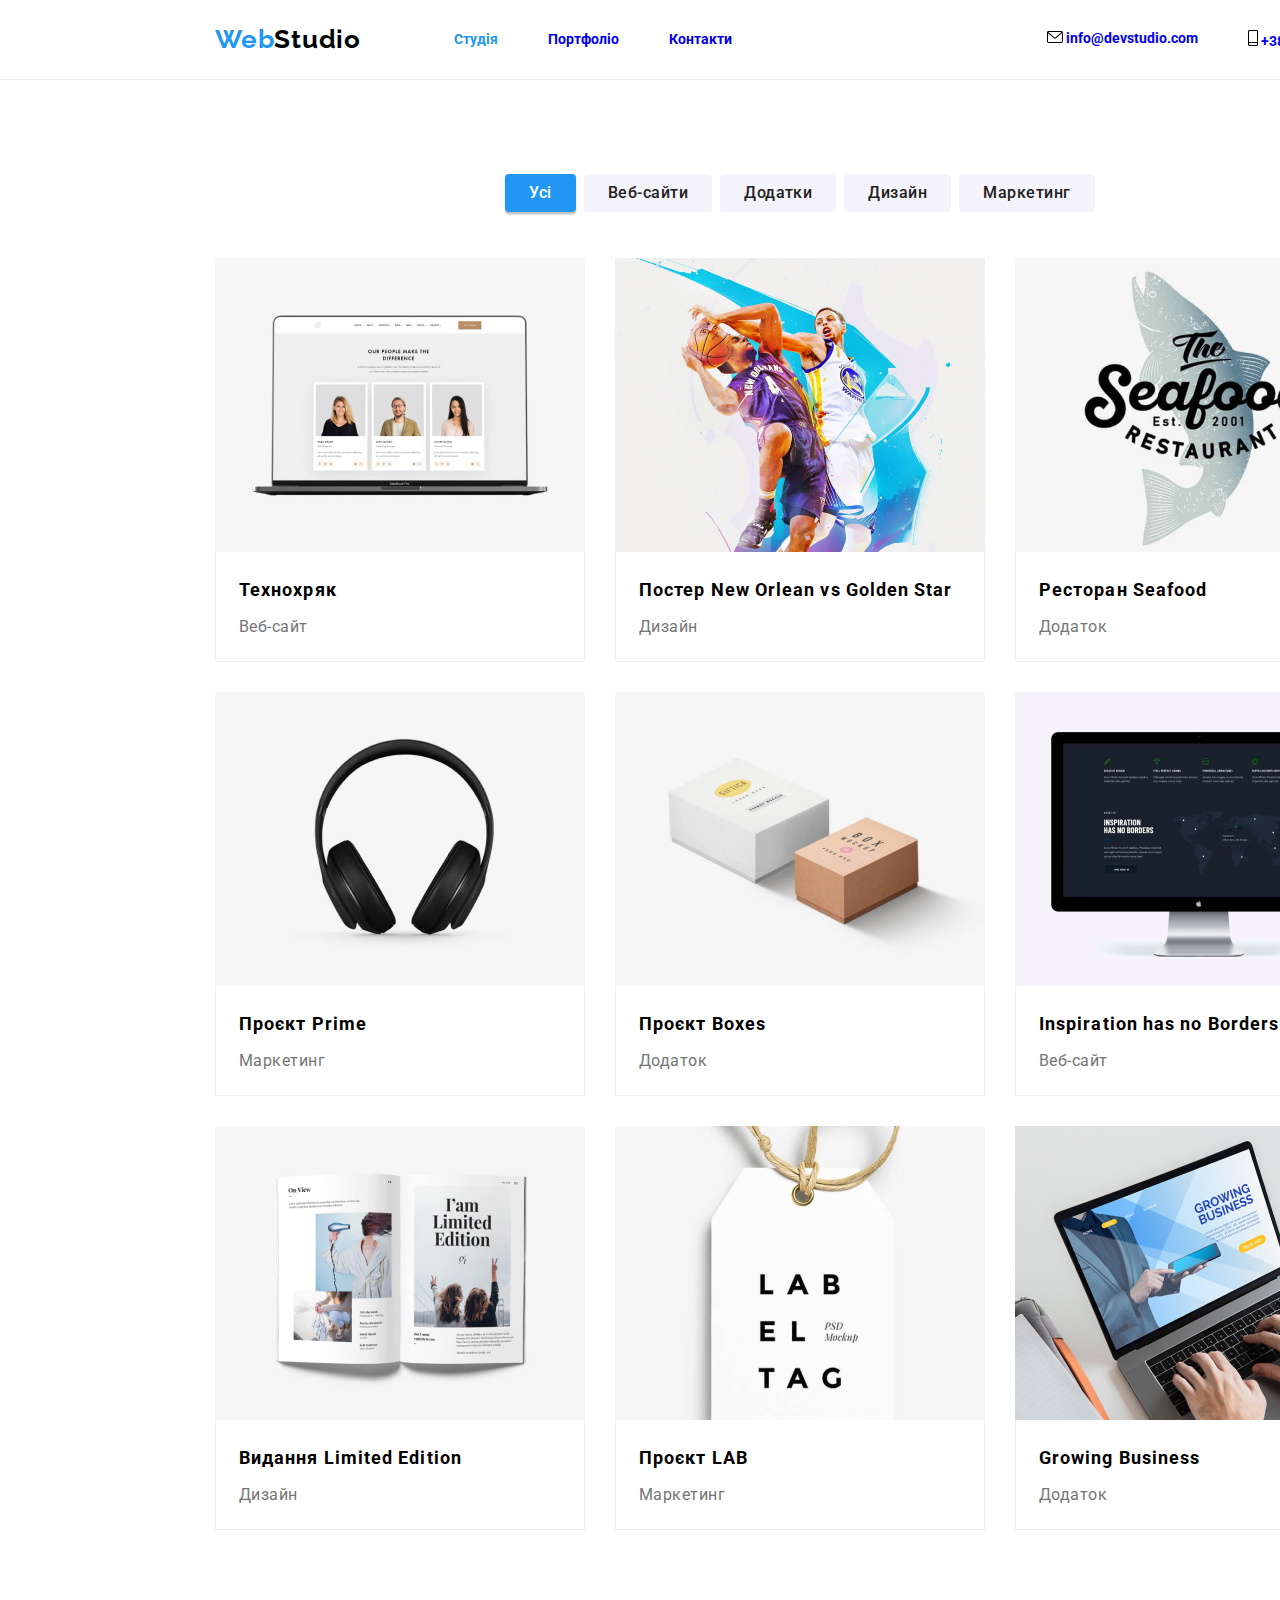
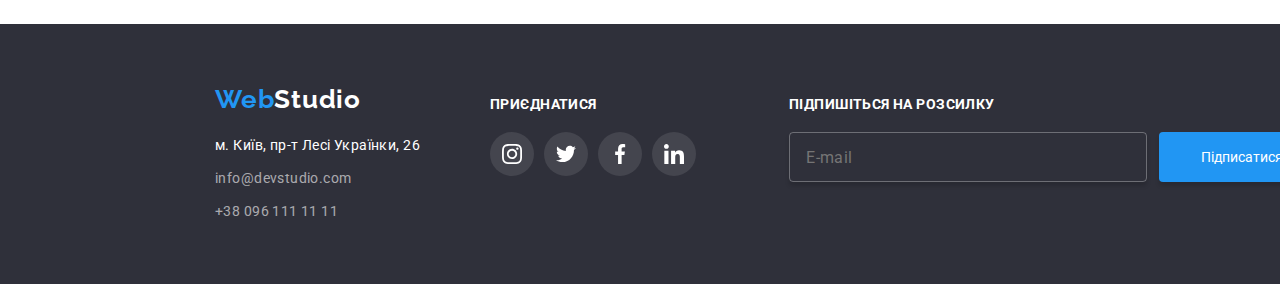
==== portfolio.html @ 1dba60df "scss-7" ====
<!DOCTYPE html>
<html lang="en">
<head>
    <meta charset="UTF-8">
    <meta name="viewport" content="width=device-width, initial-scale=1.0">
    <title>WebStudio</title>
    <link rel="preconnect" href="https://fonts.googleapis.com">
    <link rel="preconnect" href="https://fonts.gstatic.com" crossorigin>
    <link href="https://fonts.googleapis.com/css2?family=Raleway:wght@700&family=Roboto:wght@400;500;700;900&display=swap" rel="stylesheet">
    <link rel="stylesheet" href="https://cdnjs.cloudflare.com/ajax/libs/modern-normalize/1.0.0/modern-normalize.min.css"/>
     <link rel="stylesheet" href="./css/main.min.css">
    <link rel="icon" href="./images/login.png" type="image/x-icon">
</head>
<body class="body">
    <div class="main-conteiner">
        <header class="header">
            <div class="conteiner header-div">
                <nav class="nav">
                    <a class="link-header" href="./index.html" target="_self">Web<span class="logo">Studio</span></a>
                    <ul class="list-header">
                        <li class="list__item--header">
                            <a href="./index.html" target="_self" class="link--list-item-header active">Студія</a>
                        </li>
                        <li class="list__item--header">
                            <a href="./portfolio.html" target="_self"class="link--list-item-header">Портфоліо</a>
                        </li>
                        <li class="list__item--header">
                            <a href="./" target="_self" class="link--list-item-header">Контакти</a>
                        </li>
                    </ul>
                </nav>
                <ul class="list-header">
                    <li class="list__item-header">
                        <a href="mailto:info@devstudio.com" class="link--list-item">
                            <svg width="16px" height="12px">
                                <use href="./images/symboldefs.svg#gmail"></use>
                            </svg>
                            info@devstudio.com
                        </a>
                    </li>
                    <li class="list__item-header">
                        <a href="tel:+380961111111" class="link--list-item">
                            <svg width="10px" height="16px">
                                <use href="./images/symboldefs.svg#phone"></use>
                            </svg>
                            +38 096 111 11 11
                        </a>
                    </li>
                </ul>
            </div>
        </header>
        <main>
            <section class="portfolio-section">
                <div class="conteiner">
                    <h1 class="filter-title">Проєкти WebStudio</h1>
                    <ul class="filter-list">
                        <li class="filter-list-item"><button class="list-item-button" id="active">Усі</button></li>
                        <li class="filter-list-item"><button class="list-item-button">Веб-сайти</button></li>
                        <li class="filter-list-item"><button class="list-item-button">Додатки</button></li>
                        <li class="filter-list-item"><button class="list-item-button">Дизайн</button></li>
                        <li class="filter-list-item"><button class="list-item-button">Маркетинг</button></li>
                    </ul>
                    <ul class="project-list">
                        <li class="project-list-item box">
                            <div class="overlay"> 
                                <p class="taxt">Ресурс пропонує комплексні пропозиції з різним рівнем функціоналу та сервісів. Все це дозволить відвідувачу отримати вичерпні відомості про компанію чи приватну особу.</p>
                            </div>
                            <img class="image" src="./images/img.jpg" alt="macbook">
                            <div class="div-text">
                                <h3 class="project-item-title">Технохряк</h3>
                                <p class="description-p">Веб-сайт</p>
                            </div>
                        </li>
                        <li class="project-list-item box">
                            <div class="overlay"> 
                                <p class="taxt">Ресурс пропонує комплексні пропозиції з різним рівнем функціоналу та сервісів. Все це дозволить відвідувачу отримати вичерпні відомості про компанію чи приватну особу.</p>
                            </div>
                            <img class="image" src="./images/img2.jpg" alt="basketball">
                            <div class="div-text">
                                <h3 class="project-item-title">Постер New Orlean vs Golden Star</h3>
                                <p class="description-p">Дизайн</p>
                            </div>
                        </li>
                        <li class="project-list-item box">
                            <div class="overlay"> 
                                <p class="taxt">Ресурс пропонує комплексні пропозиції з різним рівнем функціоналу та сервісів. Все це дозволить відвідувачу отримати вичерпні відомості про компанію чи приватну особу.</p>
                            </div>
                            <img class="image" src="./images/img3.jpg" alt="seafood">
                            <div class="div-text">
                                <h3 class="project-item-title">Ресторан Seafood</h3>
                                <p class="description-p">Додаток</p>
                            </div>
                        </li>
                        <li class="project-list-item box">
                            <div class="overlay"> 
                                <p class="taxt">Ресурс пропонує комплексні пропозиції з різним рівнем функціоналу та сервісів. Все це дозволить відвідувачу отримати вичерпні відомості про компанію чи приватну особу.</p>
                            </div>
                            <img class="image" src="./images/img4.jpg" alt="airpods">
                            <div class="div-text">
                                <h3 class="project-item-title">Проєкт Prime</h3>
                                <p class="description-p">Маркетинг</p>
                            </div>
                        </li>
                        <li class="project-list-item box">
                            <div class="overlay"> 
                                <p class="taxt">Ресурс пропонує комплексні пропозиції з різним рівнем функціоналу та сервісів. Все це дозволить відвідувачу отримати вичерпні відомості про компанію чи приватну особу.</p>
                            </div>
                            <img class="image" src="./images/img5.jpg" alt="boxes">
                            <div class="div-text">
                                <h3 class="project-item-title">Проєкт Boxes</h3>
                                <p class="description-p">Додаток</p>
                            </div>
                        </li>
                        <li class="project-list-item box">
                            <div class="overlay"> 
                                <p class="taxt">Ресурс пропонує комплексні пропозиції з різним рівнем функціоналу та сервісів. Все це дозволить відвідувачу отримати вичерпні відомості про компанію чи приватну особу.</p>
                            </div>
                            <img class="image" src="./images/img6.jpg" alt="mac">
                            <div class="div-text">
                                <h3 class="project-item-title">Inspiration has no Borders</h3>
                                <p class="description-p">Веб-сайт</p>
                            </div>
                        </li>
                        <li class="project-list-item box">
                            <div class="overlay"> 
                                <p class="taxt">Ресурс пропонує комплексні пропозиції з різним рівнем функціоналу та сервісів. Все це дозволить відвідувачу отримати вичерпні відомості про компанію чи приватну особу.</p>
                            </div>
                            <img class="image" src="./images/img7.jpg" alt="book">
                            <div class="div-text">
                                <h3 class="project-item-title">Видання Limited Edition</h3>
                                <p class="description-p">Дизайн</p>
                            </div>
                        </li>
                        <li class="project-list-item box">
                            <div class="overlay"> 
                                <p class="taxt">Ресурс пропонує комплексні пропозиції з різним рівнем функціоналу та сервісів. Все це дозволить відвідувачу отримати вичерпні відомості про компанію чи приватну особу.</p>
                            </div>
                            <img class="image" src="./images/img8.jpg" alt="lab-el-tag">
                            <div class="div-text">
                                <h3 class="project-item-title">Проєкт LAB</h3>
                                <p class="description-p">Маркетинг</p>
                            </div>
                        </li>
                        <li class="project-list-item box">
                            <div class="overlay"> 
                                <p class="taxt">Ресурс пропонує комплексні пропозиції з різним рівнем функціоналу та сервісів. Все це дозволить відвідувачу отримати вичерпні відомості про компанію чи приватну особу.</p>
                            </div>
                            <img class="image" src="./images/img9.jpg" alt="growing">
                            <div class="div-text">
                                <h3 class="project-item-title">Growing Business</h3>
                                <p class="description-p">Додаток</p>
                            </div>
                        </li>
                    </ul>
                </div>
            </section>
        </main>
        <footer class="footer">
            <div class="conteiner footer-div">
                <div class="div-address">
                    <a class="link-footer" href="./index.html">Web<span class="logo-footer">Studio</span></a>
                    <address class="footer__adress">
                        <ul class="list-footer">
                            <li class="list-footer__item">
                                <a class="link-address-maps"
                                    href="https://www.google.com/maps/search/%D0%BC.+%D0%9A%D0%B8%D1%97%D0%B2,+%D0%BF%D1%80-%D1%82+%D0%9B%D0%B5%D1%81%D1%96+%D0%A3%D0%BA%D1%80%D0%B0%D1%97%D0%BD%D0%BA%D0%B8,+26/@50.4643905,30.4201671,12.3z?entry=ttu"
                                    target="_blank">м. Київ, пр-т Лесі Українки, 26
                                </a>
                            </li>
                            <li class="list-footer__item">
                                <a class="link-address" href="mailto:info@devstudio.com">
                                    info@devstudio.com
                                </a>
                            </li>
                            <li class="list-footer">
                                <a class="link-address" href="tel:+380961111111">
                                    +38 096 111 11 11
                                </a>
                            </li>
                        </ul>
                    </address>
                </div>
                <div class="footer-social">
                    <h3 class="title-footer-social">ПРИЄДНАТИСЯ</h3>
                    <ul class="social-list">
                        <li class="social-list__item circle">
                            <a class="social-link fill" href="https://www.instagram.com/mixail.ermakov/">
                                <svg width="20px" height="20px">
                                    <use href="./images/symboldefs.svg#instagram"></use>
                                </svg>
                            </a>
                        </li>
                        <li class="social-list__item circle">
                            <a class="social-link fill" href="https://twitter.com/misha115e">
                                <svg width="20px" height="20px">
                                    <use href="./images/symboldefs.svg#twitter"></use>
                                </svg>
                            </a>
                        </li>
                        <li class="social-list__item circle">
                            <a class="social-link fill" href="https://www.facebook.com/michael.ermakov.18">
                                <svg width="20px" height="20px">
                                    <use href="./images/symboldefs.svg#facebook"></use>
                                </svg>
                            </a>
                        </li>
                        <li class="social-list__item circle">
                            <a class="social-link fill"
                                href="https://www.linkedin.com/in/%D0%BC%D0%B8%D1%85%D0%B0%D0%B8%D0%BB-%D0%B5%D1%80%D0%BC%D0%B0%D0%BA%D0%BE%D0%B2-2422a5281/">
                                <svg width="20px" height="20px">
                                    <use href="./images/symboldefs.svg#linkedin"></use>
                                </svg>
                            </a>
                        </li>
                    </ul>
                </div>
                <div class="div-send">
                    <h3 class="title-footer-send">ПІДПИШІТЬСЯ НА РОЗСИЛКУ</h3>
                    <div class="form">
                        <form class="form-footer">
                            <input class="input-send" type="email" placeholder="E-mail" required>
                            <button class="button-send" type="submit">
                                Підписатися
                                <svg width="24px" height="24px">
                                    <use href="./images/symboldefs.svg#icon-send"></use>
                                </svg>
                            </button>
                        </form>
                    </div>
                </div>
            </div>
        </footer>
    </div>
</body>
</html>
---- css/main.min.css ----
body{margin:0}h1,h2,h3,h4,h5,h6,p{margin:0}ol,ul{margin:0;padding:0;list-style:none}a{text-decoration:none}img{display:block;max-width:100%;height:auto}button{border:none}button:hover{cursor:pointer}.body{font-family:"Roboto";font-weight:700;font-size:14px;line-height:1.17}.list-header,.list-peculiarities,.list-doing,.list-team,.list-clients,.list-social{display:flex;justify-content:space-between}.main-conteiner{width:1600px;margin:0 auto}.conteiner{width:1200px;margin:0 auto;padding:0 15px}.header{border-bottom:1px solid #ececec;background-color:#fff;width:1600px;height:80px}.nav-list,.header-list{display:flex;list-style:none;align-items:center}.header-div{display:flex;align-items:center;padding-top:24px}.list-header{gap:50px}.link-list-item-header::after{content:"";position:absolute;left:0;bottom:0;width:100%;height:4px;background-color:#2196f3;border-radius:2px;transform:scaleX(0);transition-property:transform;transition-duration:500ms;transition-timing-function:ease}.link-list-item-header.active::after{transform:scaleX(1)}.link-list-item-header:hover::after{transform:scaleX(1)}.link-header{font-family:"Raleway";color:#2196f3;font-weight:700;font-size:26px;letter-spacing:.03em;vertical-align:middle;margin-right:93px}.logo{font-family:"Raleway";color:#000;font-weight:700;font-size:26px;letter-spacing:.03em}.nav{margin-right:315px;display:flex;align-items:center}.link-list-item-header{color:#212121;font-weight:500;font-size:14px;letter-spacing:.02em;text-decoration:none;position:relative;padding-bottom:32px;transition-property:color,fill;transition-duration:500ms;transition-timing-function:cubic-bezier(0.4, 0, 0.2, 1);transition-delay:100ms}.link-list-item-header:hover{color:#2196f3}.header-list{gap:30px}.link-list-item{color:#757575;fill:#757575;font-weight:500;font-size:14px;letter-spacing:.02em;display:flex;align-items:center;gap:10px;transition-property:color,fill;transition-duration:500ms;transition-timing-function:cubic-bezier(0.4, 0, 0.2, 1);transition-delay:100ms}.list__item-header:hover .link-list-item{color:#2196f3;fill:#2196f3}.active{color:#2196f3}.hero{background-color:#2f303a;background-image:linear-gradient(to right, rgba(47, 48, 58, 0.4), rgba(47, 48, 58, 0.4)),url(../images/background.jpg);background-repeat:no-repeat;background-position:center;padding-top:200px;padding-bottom:200px}.hero-div{display:flex;flex-direction:column;align-items:center}.title-hero{color:#fff;width:696px;font-weight:900;font-size:44px;line-height:136%;letter-spacing:.06em;text-transform:uppercase;text-align:center;margin-bottom:30px}.button-hero{background-color:#2196f3;color:#fff;border-radius:4px;font-weight:700;font-size:16px;line-height:187%;letter-spacing:.06em;text-align:center;box-shadow:0 4px 4px 0 rgba(0,0,0,.15);border:none;width:216px;height:50px}.hero-button:hover{box-shadow:none;cursor:pointer}.backdrop{position:fixed;top:0;left:0;width:100%;height:100%;background-color:rgba(0,0,0,.2);opacity:1;z-index:2}.backdrop.is-hidden .modal{opacity:0;transform:translate(-50%, -50%) scale(1.5)}.modal-title{font-weight:700;font-size:20px;letter-spacing:.03em;text-align:center;color:#212121;margin-bottom:12px}.label{font-weight:400;font-size:12px;letter-spacing:.01em;color:#757575;margin-bottom:4px}.div-checkbox{margin-top:20px;display:flex;align-items:center;gap:8px;margin-bottom:30px}.check-link{text-decoration:underline;text-decoration-skip-ink:none;color:#2196f3}.div-form>input{padding-left:42px}input,textarea{outline:none}input:focus:valid{outline:1px solid #2196f3}input:focus:invalid{outline:1px red solid}.checkbox-lb{font-weight:400;font-size:14px;line-height:171%;letter-spacing:.03em;color:#757575}.sumbit{width:200px;height:50px;margin-left:124px}.textarea{border:1px solid rgba(33,33,33,.2);border-radius:4px;width:448px;height:120px;resize:none;padding-top:12px;padding-left:16px;font-weight:400;font-size:12px;letter-spacing:.01em}.textarea:focus{border:1px solid #2196f3;transition:border-color .3s}.is-hidden{opacity:0;pointer-events:none}.input-text{border:1px solid rgba(33,33,33,.2);border-radius:4px;width:448px;height:40px}.no-scroll{overflow:hidden}.div-form:not(:last-child){margin-bottom:10px}.forms{display:flex;align-items:center;flex-direction:column}.div-form{position:relative}.modal{border-radius:4px;position:absolute;top:50%;left:50%;width:528px;height:581px;padding:40px;background-color:#fff;transform:translate(-50%, -50%);transition-property:transform,opacity;transition-duration:500ms;transition-timing-function:cubic-bezier(0.4, 0, 0.2, 1)}.man{position:absolute;top:32px;left:15px;fill:#212121}.phone1{position:absolute;top:31.3px;left:15px;fill:#212121}.mail{position:absolute;top:32px;left:14px;fill:#212121}.modal .btn{position:absolute;top:8px;right:8px}.btn{border-radius:100%;fill:#000;border:1px solid rgba(0,0,0,.1);background-color:#fff;width:31px;height:31px}.btn:hover{cursor:pointer}.section-peculiarities{padding-top:94px}.title-peculiarities{color:#212121;font-size:36px;text-align:center;margin-bottom:50px;display:none}.list-peculiarities{display:flex;justify-content:space-between}.list__item-peculiarities{width:270px}.list__item-peculiarities::before{content:"";display:block;width:100%;height:120px;margin-bottom:30px;border-radius:4px;background-repeat:no-repeat;background-position:center;background-color:#f5f4fa}.list__item-peculiarities:nth-child(1):before{background-image:url(../images/antenna.svg)}.list__item-peculiarities:nth-child(2):before{background-image:url(../images/clock.svg)}.list__item-peculiarities:nth-child(3):before{background-image:url(../images/diagram.svg)}.list__item-peculiarities:nth-child(4):before{background-image:url(../images/astronaut.svg)}.peculiarities-title{color:#212121;font-weight:700;font-size:14px;letter-spacing:.03em;text-transform:uppercase;margin-bottom:10px}.description{color:#757575;font-weight:400;font-size:14px;line-height:171%;letter-spacing:.03em}.section-doing{padding-top:94px;padding-bottom:94px}.title-doing{font-weight:700;font-size:36px;letter-spacing:.03em;text-align:center;margin-bottom:50px}.list-doing{display:flex;justify-content:space-between}.text-doing{font-weight:700;font-size:14px;letter-spacing:.03em;text-transform:uppercase;text-align:center;color:#fff;background-color:rgba(47,48,58,.8);position:absolute;bottom:0;width:100%;text-wrap:nowrap;padding:24px 0}.list-doing__item{position:relative;width:370px;height:294px;transform:scaleX(1);transition-property:transform;transition-duration:500ms;transition-timing-function:ease;transition-delay:100ms}.doing-item:hover{transform:scale(1.05)}.team-image{width:270px;height:260px;margin-bottom:30px}.section-team{background-color:#f5f4fa;padding-top:94px;padding-bottom:94px}.section-team-list{display:flex;justify-content:space-between}.social-list{display:flex;align-items:center;gap:10px;margin-top:16px}.social-list__item{width:44px;height:44px;border-radius:50%;display:flex;justify-content:center;align-items:center}.social-list__item:hover .social-link{border-radius:50%;background-color:#2196f3;fill:#fff}.social-link{width:100%;height:100%;fill:#afb1b8;display:flex;align-items:center;justify-content:center;border-radius:50%;transition-property:background,fill;transition-duration:500ms;transition-timing-function:cubic-bezier(0.4, 0, 0.2, 1);transition-delay:100ms}.title-team{color:#212121;font-weight:700;font-size:36px;letter-spacing:.03em;text-align:center;margin-bottom:50px}.list-team__item{padding-bottom:30px;border-radius:0 0 4px 4px;background-color:#fff;box-shadow:0 2px 1px 0 rgba(0,0,0,.2),0 1px 1px 0 rgba(0,0,0,.14),0 1px 3px 0 rgba(0,0,0,.12);display:flex;flex-direction:column;align-items:center;transform:scaleX(1);transition-property:transform,box-shadow;transition-duration:500ms;transition-timing-function:ease;transition-delay:100ms}.section-team-list-item:hover{transform:scale(1.02);box-shadow:0 4px 4px rgba(0,0,0,.2),0 4px 4px 0 rgba(0,0,0,.14),0 4px 4px rgba(0,0,0,.12)}.name{color:#212121;font-weight:500;font-size:16px;letter-spacing:.03em;text-align:center;margin-bottom:10px}.profession{color:#757575;font-weight:400;font-size:16px;letter-spacing:.03em;text-align:center}.section-clients{padding:94px 0}.title-clients{font-weight:700;font-size:36px;letter-spacing:.03em;text-align:center;color:#212121;text-align:center;margin-bottom:50px}.list-clients{display:flex;gap:30px}.list-clients__item:hover .link-clients{border-color:#2196f3;fill:#2196f3}.link-clients{display:flex;align-items:center;justify-content:center;fill:#afb1b8;border:1px solid #afb1b8;border-radius:4px;width:170px;height:92px;transition-property:border,fill;transition-duration:500ms;transition-timing-function:cubic-bezier(0.4, 0, 0.2, 1);transition-delay:100ms}.footer{background-color:#2f303a;padding-top:60px;padding-bottom:60px}.footer__adress{font-style:normal}.link-footer{color:#2196f3;font-family:"Raleway";font-weight:700;font-size:26px;letter-spacing:.03em;margin-bottom:20px;display:block}.logo-footer{color:#fff;font-family:"Raleway";font-weight:700;font-size:26px;letter-spacing:.03em;margin-bottom:20px}.list-footer__item{display:flex;flex-direction:row}.list-footer__item:not(:last-child){margin-bottom:9px}.link-address-maps{color:#fff;font-weight:400;font-size:14px;line-height:171%;letter-spacing:.03em}.link-address{color:rgba(255,255,255,.6);font-weight:400;font-size:14px;line-height:171%;letter-spacing:.03em;transition-property:color;transition-duration:500ms;transition-timing-function:cubic-bezier(0.4, 0, 0.2, 1);transition-delay:100ms}.link-address:hover{color:#fff}.footer-div{display:flex;flex-direction:row}.footer-social{padding-top:12px;margin-left:70px}.title-footer-social{font-weight:700;font-size:14px;letter-spacing:.03em;text-transform:uppercase;color:#fff;margin-bottom:20px}.circle{background-color:rgba(255,255,255,.1)}.fill{fill:#fff}.div-send{margin-left:93px;padding-top:12px}.title-footer-send{font-weight:700;font-size:14px;letter-spacing:.03em;text-transform:uppercase;color:#fff;margin-bottom:20px}.input-send{border:1px solid rgba(255,255,255,.3);border-radius:4px;width:358px;height:50px;box-shadow:0 4px 4px 0 rgba(0,0,0,.15);background:rgba(33,150,243,0);font-weight:400;font-size:16px;line-height:125%;letter-spacing:.03em;color:rgba(255,255,255,.6);padding:15px 16px}.form-footer{display:flex;align-items:center}.button-send{width:200px;height:50px;display:flex;align-items:center;justify-content:center;fill:#fff;color:#fff;border-radius:4px;box-shadow:0 4px 4px 0 rgba(0,0,0,.15);background:#2196f3;border:none;padding:10px 28px;gap:10px;margin-left:12px;cursor:pointer}.filter-list{display:flex;align-items:center;flex-wrap:wrap;justify-content:space-between}.portfolio-section{padding:94px 0}.filter-list{display:flex;justify-content:center;margin-bottom:30px;padding-bottom:16px}#active{background-color:#2196f3;box-shadow:0 2px 2px 0 rgba(0,0,0,.12),0 1px 2px 0 rgba(0,0,0,.08),0 3px 1px 0 rgba(0,0,0,.1);color:#fff}.project-list{display:grid;grid-template-columns:repeat(3, 1fr);grid-gap:30px;list-style:none;padding:0}.list-item-button{font-weight:500;font-size:16px;line-height:162%;letter-spacing:.03em;text-align:center;color:#212121;background-color:#f5f4fa;border:0;padding:6px 24px;border-radius:4px}.list-item-button:hover{background-color:#2196f3;color:#fff;box-shadow:0 2px 2px 0 rgba(0,0,0,.12),0 1px 2px 0 rgba(0,0,0,.08),0 3px 1px 0 rgba(0,0,0,.1);cursor:pointer;transition-property:background,color,box-shadow;transition-duration:500ms;transition-timing-function:cubic-bezier(0.4, 0, 0.2, 1);transition-delay:100ms}.filter-list-item:not(:last-child){margin-right:8px}.filter-title{display:none}.project-title{text-align:center}.div-text{width:370px;height:110px;padding:20px 23px 19px 23px;border:solid #eee;border-width:0 1px 1px 1px;background-color:#fff;position:relative}.project-item-title{font-weight:700;font-size:18px;line-height:200%;letter-spacing:.06em;color:var(--color-dark);justify-content:left;margin-bottom:4px;text-wrap:nowrap}.description-p{font-weight:400;font-size:16px;line-height:187%;letter-spacing:.03em;color:#757575;justify-content:left}.project-list-item{background-color:#fff;max-width:370px;cursor:pointer;transition-property:box-shadow;transition-duration:500ms;transition-timing-function:ease}.project-list-item:hover{box-shadow:1px 4px 6px 0 rgba(0,0,0,.16),0 4px 4px 0 rgba(0,0,0,.06),0 1px 1px 0 rgba(0,0,0,.12)}.box{position:relative;width:370px;height:404px;margin:0 auto;overflow:hidden}.overlay{position:absolute;top:0;left:0;width:100%;height:100%;background-color:rgba(33,150,243,.9);transform:translatey(100%);transition-property:transform;transition-duration:500ms;transition-timing-function:ease-in-out}.box:hover .overlay{transform:translatey(0)}.taxt{font-weight:400;font-size:18px;line-height:156%;letter-spacing:.03em;color:#fff;padding:63px 24px}/*# sourceMappingURL=main.min.css.map */
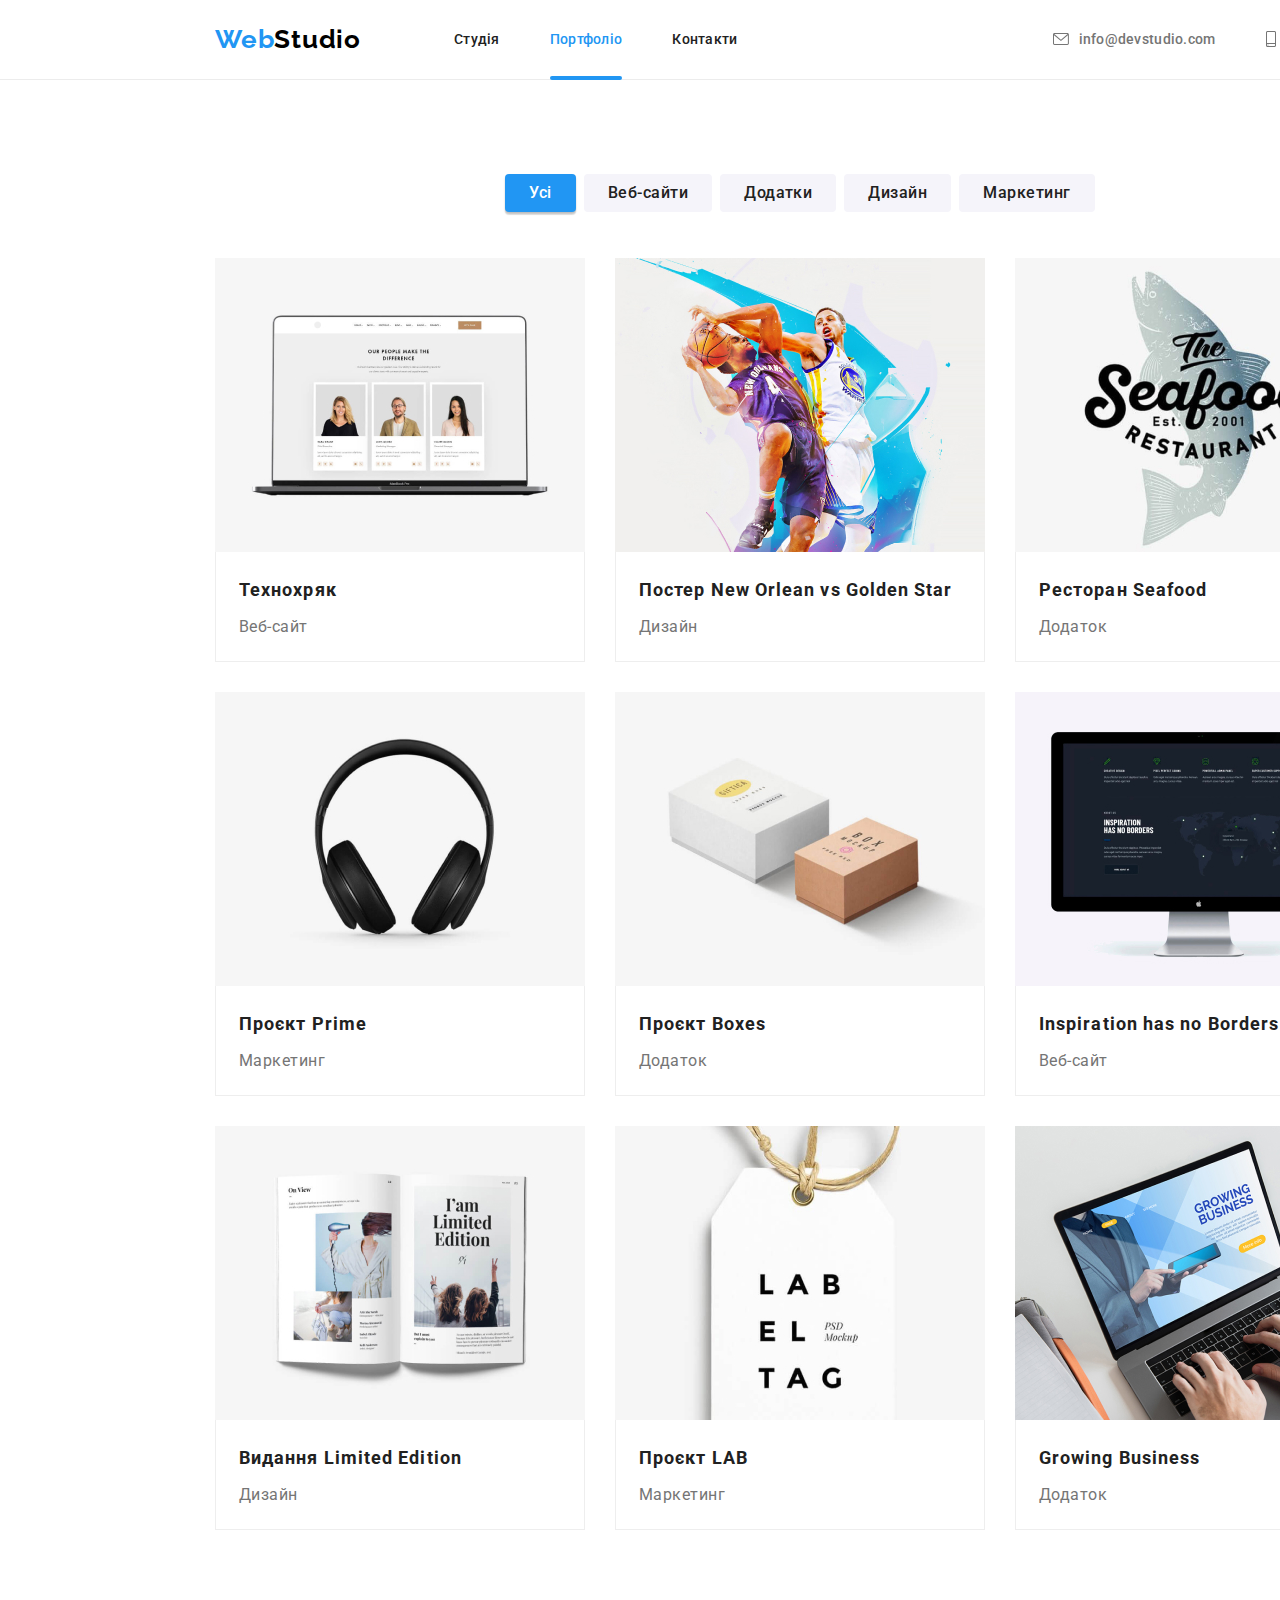
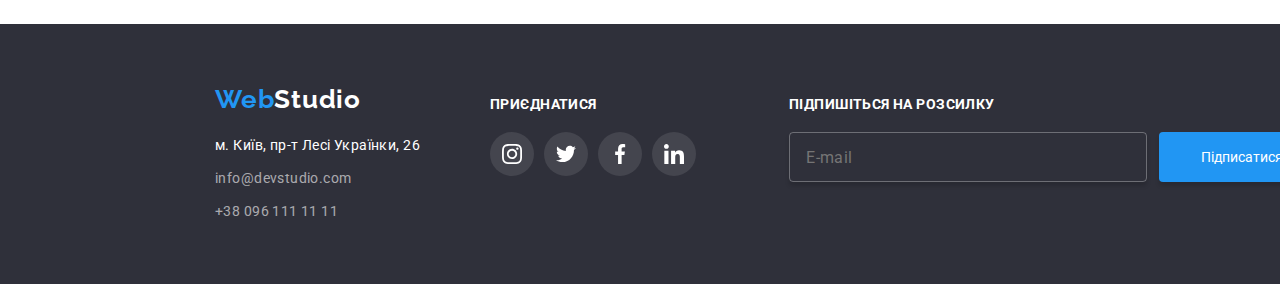
==== commit 29865111: "scss-8" ====
--- a/portfolio.html
+++ b/portfolio.html
@@ -18,20 +18,20 @@
                 <nav class="nav">
                     <a class="link-header" href="./index.html" target="_self">Web<span class="logo">Studio</span></a>
                     <ul class="list-header">
-                        <li class="list__item--header">
-                            <a href="./index.html" target="_self" class="link--list-item-header active">Студія</a>
-                        </li>
-                        <li class="list__item--header">
-                            <a href="./portfolio.html" target="_self"class="link--list-item-header">Портфоліо</a>
-                        </li>
-                        <li class="list__item--header">
-                            <a href="./" target="_self" class="link--list-item-header">Контакти</a>
+                        <li class="list__item-header">
+                            <a href="./index.html" target="_self" class="link-list-item-header">Студія</a>
+                        </li>
+                        <li class="list__item-header">
+                            <a href="./portfolio.html" target="_self"class="link-list-item-header active">Портфоліо</a>
+                        </li>
+                        <li class="list__item-header">
+                            <a href="./" target="_self" class="link-list-item-header">Контакти</a>
                         </li>
                     </ul>
                 </nav>
                 <ul class="list-header">
                     <li class="list__item-header">
-                        <a href="mailto:info@devstudio.com" class="link--list-item">
+                        <a href="mailto:info@devstudio.com" class="link-list-item">
                             <svg width="16px" height="12px">
                                 <use href="./images/symboldefs.svg#gmail"></use>
                             </svg>
@@ -39,7 +39,7 @@
                         </a>
                     </li>
                     <li class="list__item-header">
-                        <a href="tel:+380961111111" class="link--list-item">
+                        <a href="tel:+380961111111" class="link-list-item">
                             <svg width="10px" height="16px">
                                 <use href="./images/symboldefs.svg#phone"></use>
                             </svg>
@@ -183,30 +183,31 @@
                 <div class="footer-social">
                     <h3 class="title-footer-social">ПРИЄДНАТИСЯ</h3>
                     <ul class="social-list">
-                        <li class="social-list__item circle">
-                            <a class="social-link fill" href="https://www.instagram.com/mixail.ermakov/">
+                        <li class="social-list__item-footer">
+                            <a target="_blank" class="social-link" href="https://www.instagram.com/igordemyanenko/">
                                 <svg width="20px" height="20px">
                                     <use href="./images/symboldefs.svg#instagram"></use>
                                 </svg>
                             </a>
                         </li>
-                        <li class="social-list__item circle">
-                            <a class="social-link fill" href="https://twitter.com/misha115e">
+                        <li class="social-list__item-footer">
+                            <a target="_blank" class="social-link" href="https://twitter.com/apollihwshel7p">
                                 <svg width="20px" height="20px">
                                     <use href="./images/symboldefs.svg#twitter"></use>
                                 </svg>
                             </a>
                         </li>
-                        <li class="social-list__item circle">
-                            <a class="social-link fill" href="https://www.facebook.com/michael.ermakov.18">
+                        <li class="social-list__item-footer">
+                            <a target="_blank" class="social-link"
+                                href="https://www.facebook.com/profile.php?id=100091084160615">
                                 <svg width="20px" height="20px">
                                     <use href="./images/symboldefs.svg#facebook"></use>
                                 </svg>
                             </a>
                         </li>
-                        <li class="social-list__item circle">
-                            <a class="social-link fill"
-                                href="https://www.linkedin.com/in/%D0%BC%D0%B8%D1%85%D0%B0%D0%B8%D0%BB-%D0%B5%D1%80%D0%BC%D0%B0%D0%BA%D0%BE%D0%B2-2422a5281/">
+                        <li class="social-list__item-footer">
+                            <a target="_blank" class="social-link"
+                                href="https://www.linkedin.com/in/%D0%B8%D0%B3%D0%BE%D1%80%D1%8C-%D0%B4%D0%B5%D0%BC%D1%8C%D1%8F%D0%BD%D0%B5%D0%BD%D0%BA%D0%BE-975bb546/">
                                 <svg width="20px" height="20px">
                                     <use href="./images/symboldefs.svg#linkedin"></use>
                                 </svg>
--- a/css/main.min.css
+++ b/css/main.min.css
@@ -1 +1 @@
-body{margin:0}h1,h2,h3,h4,h5,h6,p{margin:0}ol,ul{margin:0;padding:0;list-style:none}a{text-decoration:none}img{display:block;max-width:100%;height:auto}button{border:none}button:hover{cursor:pointer}.body{font-family:"Roboto";font-weight:700;font-size:14px;line-height:1.17}.list-header,.list-peculiarities,.list-doing,.list-team,.list-clients,.list-social{display:flex;justify-content:space-between}.main-conteiner{width:1600px;margin:0 auto}.conteiner{width:1200px;margin:0 auto;padding:0 15px}.header{border-bottom:1px solid #ececec;background-color:#fff;width:1600px;height:80px}.nav-list,.header-list{display:flex;list-style:none;align-items:center}.header-div{display:flex;align-items:center;padding-top:24px}.list-header{gap:50px}.link-list-item-header::after{content:"";position:absolute;left:0;bottom:0;width:100%;height:4px;background-color:#2196f3;border-radius:2px;transform:scaleX(0);transition-property:transform;transition-duration:500ms;transition-timing-function:ease}.link-list-item-header.active::after{transform:scaleX(1)}.link-list-item-header:hover::after{transform:scaleX(1)}.link-header{font-family:"Raleway";color:#2196f3;font-weight:700;font-size:26px;letter-spacing:.03em;vertical-align:middle;margin-right:93px}.logo{font-family:"Raleway";color:#000;font-weight:700;font-size:26px;letter-spacing:.03em}.nav{margin-right:315px;display:flex;align-items:center}.link-list-item-header{color:#212121;font-weight:500;font-size:14px;letter-spacing:.02em;text-decoration:none;position:relative;padding-bottom:32px;transition-property:color,fill;transition-duration:500ms;transition-timing-function:cubic-bezier(0.4, 0, 0.2, 1);transition-delay:100ms}.link-list-item-header:hover{color:#2196f3}.header-list{gap:30px}.link-list-item{color:#757575;fill:#757575;font-weight:500;font-size:14px;letter-spacing:.02em;display:flex;align-items:center;gap:10px;transition-property:color,fill;transition-duration:500ms;transition-timing-function:cubic-bezier(0.4, 0, 0.2, 1);transition-delay:100ms}.list__item-header:hover .link-list-item{color:#2196f3;fill:#2196f3}.active{color:#2196f3}.hero{background-color:#2f303a;background-image:linear-gradient(to right, rgba(47, 48, 58, 0.4), rgba(47, 48, 58, 0.4)),url(../images/background.jpg);background-repeat:no-repeat;background-position:center;padding-top:200px;padding-bottom:200px}.hero-div{display:flex;flex-direction:column;align-items:center}.title-hero{color:#fff;width:696px;font-weight:900;font-size:44px;line-height:136%;letter-spacing:.06em;text-transform:uppercase;text-align:center;margin-bottom:30px}.button-hero{background-color:#2196f3;color:#fff;border-radius:4px;font-weight:700;font-size:16px;line-height:187%;letter-spacing:.06em;text-align:center;box-shadow:0 4px 4px 0 rgba(0,0,0,.15);border:none;width:216px;height:50px}.hero-button:hover{box-shadow:none;cursor:pointer}.backdrop{position:fixed;top:0;left:0;width:100%;height:100%;background-color:rgba(0,0,0,.2);opacity:1;z-index:2}.backdrop.is-hidden .modal{opacity:0;transform:translate(-50%, -50%) scale(1.5)}.modal-title{font-weight:700;font-size:20px;letter-spacing:.03em;text-align:center;color:#212121;margin-bottom:12px}.label{font-weight:400;font-size:12px;letter-spacing:.01em;color:#757575;margin-bottom:4px}.div-checkbox{margin-top:20px;display:flex;align-items:center;gap:8px;margin-bottom:30px}.check-link{text-decoration:underline;text-decoration-skip-ink:none;color:#2196f3}.div-form>input{padding-left:42px}input,textarea{outline:none}input:focus:valid{outline:1px solid #2196f3}input:focus:invalid{outline:1px red solid}.checkbox-lb{font-weight:400;font-size:14px;line-height:171%;letter-spacing:.03em;color:#757575}.sumbit{width:200px;height:50px;margin-left:124px}.textarea{border:1px solid rgba(33,33,33,.2);border-radius:4px;width:448px;height:120px;resize:none;padding-top:12px;padding-left:16px;font-weight:400;font-size:12px;letter-spacing:.01em}.textarea:focus{border:1px solid #2196f3;transition:border-color .3s}.is-hidden{opacity:0;pointer-events:none}.input-text{border:1px solid rgba(33,33,33,.2);border-radius:4px;width:448px;height:40px}.no-scroll{overflow:hidden}.div-form:not(:last-child){margin-bottom:10px}.forms{display:flex;align-items:center;flex-direction:column}.div-form{position:relative}.modal{border-radius:4px;position:absolute;top:50%;left:50%;width:528px;height:581px;padding:40px;background-color:#fff;transform:translate(-50%, -50%);transition-property:transform,opacity;transition-duration:500ms;transition-timing-function:cubic-bezier(0.4, 0, 0.2, 1)}.man{position:absolute;top:32px;left:15px;fill:#212121}.phone1{position:absolute;top:31.3px;left:15px;fill:#212121}.mail{position:absolute;top:32px;left:14px;fill:#212121}.modal .btn{position:absolute;top:8px;right:8px}.btn{border-radius:100%;fill:#000;border:1px solid rgba(0,0,0,.1);background-color:#fff;width:31px;height:31px}.btn:hover{cursor:pointer}.section-peculiarities{padding-top:94px}.title-peculiarities{color:#212121;font-size:36px;text-align:center;margin-bottom:50px;display:none}.list-peculiarities{display:flex;justify-content:space-between}.list__item-peculiarities{width:270px}.list__item-peculiarities::before{content:"";display:block;width:100%;height:120px;margin-bottom:30px;border-radius:4px;background-repeat:no-repeat;background-position:center;background-color:#f5f4fa}.list__item-peculiarities:nth-child(1):before{background-image:url(../images/antenna.svg)}.list__item-peculiarities:nth-child(2):before{background-image:url(../images/clock.svg)}.list__item-peculiarities:nth-child(3):before{background-image:url(../images/diagram.svg)}.list__item-peculiarities:nth-child(4):before{background-image:url(../images/astronaut.svg)}.peculiarities-title{color:#212121;font-weight:700;font-size:14px;letter-spacing:.03em;text-transform:uppercase;margin-bottom:10px}.description{color:#757575;font-weight:400;font-size:14px;line-height:171%;letter-spacing:.03em}.section-doing{padding-top:94px;padding-bottom:94px}.title-doing{font-weight:700;font-size:36px;letter-spacing:.03em;text-align:center;margin-bottom:50px}.list-doing{display:flex;justify-content:space-between}.text-doing{font-weight:700;font-size:14px;letter-spacing:.03em;text-transform:uppercase;text-align:center;color:#fff;background-color:rgba(47,48,58,.8);position:absolute;bottom:0;width:100%;text-wrap:nowrap;padding:24px 0}.list-doing__item{position:relative;width:370px;height:294px;transform:scaleX(1);transition-property:transform;transition-duration:500ms;transition-timing-function:ease;transition-delay:100ms}.doing-item:hover{transform:scale(1.05)}.team-image{width:270px;height:260px;margin-bottom:30px}.section-team{background-color:#f5f4fa;padding-top:94px;padding-bottom:94px}.section-team-list{display:flex;justify-content:space-between}.social-list{display:flex;align-items:center;gap:10px;margin-top:16px}.social-list__item{width:44px;height:44px;border-radius:50%;display:flex;justify-content:center;align-items:center}.social-list__item:hover .social-link{border-radius:50%;background-color:#2196f3;fill:#fff}.social-link{width:100%;height:100%;fill:#afb1b8;display:flex;align-items:center;justify-content:center;border-radius:50%;transition-property:background,fill;transition-duration:500ms;transition-timing-function:cubic-bezier(0.4, 0, 0.2, 1);transition-delay:100ms}.title-team{color:#212121;font-weight:700;font-size:36px;letter-spacing:.03em;text-align:center;margin-bottom:50px}.list-team__item{padding-bottom:30px;border-radius:0 0 4px 4px;background-color:#fff;box-shadow:0 2px 1px 0 rgba(0,0,0,.2),0 1px 1px 0 rgba(0,0,0,.14),0 1px 3px 0 rgba(0,0,0,.12);display:flex;flex-direction:column;align-items:center;transform:scaleX(1);transition-property:transform,box-shadow;transition-duration:500ms;transition-timing-function:ease;transition-delay:100ms}.section-team-list-item:hover{transform:scale(1.02);box-shadow:0 4px 4px rgba(0,0,0,.2),0 4px 4px 0 rgba(0,0,0,.14),0 4px 4px rgba(0,0,0,.12)}.name{color:#212121;font-weight:500;font-size:16px;letter-spacing:.03em;text-align:center;margin-bottom:10px}.profession{color:#757575;font-weight:400;font-size:16px;letter-spacing:.03em;text-align:center}.section-clients{padding:94px 0}.title-clients{font-weight:700;font-size:36px;letter-spacing:.03em;text-align:center;color:#212121;text-align:center;margin-bottom:50px}.list-clients{display:flex;gap:30px}.list-clients__item:hover .link-clients{border-color:#2196f3;fill:#2196f3}.link-clients{display:flex;align-items:center;justify-content:center;fill:#afb1b8;border:1px solid #afb1b8;border-radius:4px;width:170px;height:92px;transition-property:border,fill;transition-duration:500ms;transition-timing-function:cubic-bezier(0.4, 0, 0.2, 1);transition-delay:100ms}.footer{background-color:#2f303a;padding-top:60px;padding-bottom:60px}.footer__adress{font-style:normal}.link-footer{color:#2196f3;font-family:"Raleway";font-weight:700;font-size:26px;letter-spacing:.03em;margin-bottom:20px;display:block}.logo-footer{color:#fff;font-family:"Raleway";font-weight:700;font-size:26px;letter-spacing:.03em;margin-bottom:20px}.list-footer__item{display:flex;flex-direction:row}.list-footer__item:not(:last-child){margin-bottom:9px}.link-address-maps{color:#fff;font-weight:400;font-size:14px;line-height:171%;letter-spacing:.03em}.link-address{color:rgba(255,255,255,.6);font-weight:400;font-size:14px;line-height:171%;letter-spacing:.03em;transition-property:color;transition-duration:500ms;transition-timing-function:cubic-bezier(0.4, 0, 0.2, 1);transition-delay:100ms}.link-address:hover{color:#fff}.footer-div{display:flex;flex-direction:row}.footer-social{padding-top:12px;margin-left:70px}.title-footer-social{font-weight:700;font-size:14px;letter-spacing:.03em;text-transform:uppercase;color:#fff;margin-bottom:20px}.circle{background-color:rgba(255,255,255,.1)}.fill{fill:#fff}.div-send{margin-left:93px;padding-top:12px}.title-footer-send{font-weight:700;font-size:14px;letter-spacing:.03em;text-transform:uppercase;color:#fff;margin-bottom:20px}.input-send{border:1px solid rgba(255,255,255,.3);border-radius:4px;width:358px;height:50px;box-shadow:0 4px 4px 0 rgba(0,0,0,.15);background:rgba(33,150,243,0);font-weight:400;font-size:16px;line-height:125%;letter-spacing:.03em;color:rgba(255,255,255,.6);padding:15px 16px}.form-footer{display:flex;align-items:center}.button-send{width:200px;height:50px;display:flex;align-items:center;justify-content:center;fill:#fff;color:#fff;border-radius:4px;box-shadow:0 4px 4px 0 rgba(0,0,0,.15);background:#2196f3;border:none;padding:10px 28px;gap:10px;margin-left:12px;cursor:pointer}.filter-list{display:flex;align-items:center;flex-wrap:wrap;justify-content:space-between}.portfolio-section{padding:94px 0}.filter-list{display:flex;justify-content:center;margin-bottom:30px;padding-bottom:16px}#active{background-color:#2196f3;box-shadow:0 2px 2px 0 rgba(0,0,0,.12),0 1px 2px 0 rgba(0,0,0,.08),0 3px 1px 0 rgba(0,0,0,.1);color:#fff}.project-list{display:grid;grid-template-columns:repeat(3, 1fr);grid-gap:30px;list-style:none;padding:0}.list-item-button{font-weight:500;font-size:16px;line-height:162%;letter-spacing:.03em;text-align:center;color:#212121;background-color:#f5f4fa;border:0;padding:6px 24px;border-radius:4px}.list-item-button:hover{background-color:#2196f3;color:#fff;box-shadow:0 2px 2px 0 rgba(0,0,0,.12),0 1px 2px 0 rgba(0,0,0,.08),0 3px 1px 0 rgba(0,0,0,.1);cursor:pointer;transition-property:background,color,box-shadow;transition-duration:500ms;transition-timing-function:cubic-bezier(0.4, 0, 0.2, 1);transition-delay:100ms}.filter-list-item:not(:last-child){margin-right:8px}.filter-title{display:none}.project-title{text-align:center}.div-text{width:370px;height:110px;padding:20px 23px 19px 23px;border:solid #eee;border-width:0 1px 1px 1px;background-color:#fff;position:relative}.project-item-title{font-weight:700;font-size:18px;line-height:200%;letter-spacing:.06em;color:var(--color-dark);justify-content:left;margin-bottom:4px;text-wrap:nowrap}.description-p{font-weight:400;font-size:16px;line-height:187%;letter-spacing:.03em;color:#757575;justify-content:left}.project-list-item{background-color:#fff;max-width:370px;cursor:pointer;transition-property:box-shadow;transition-duration:500ms;transition-timing-function:ease}.project-list-item:hover{box-shadow:1px 4px 6px 0 rgba(0,0,0,.16),0 4px 4px 0 rgba(0,0,0,.06),0 1px 1px 0 rgba(0,0,0,.12)}.box{position:relative;width:370px;height:404px;margin:0 auto;overflow:hidden}.overlay{position:absolute;top:0;left:0;width:100%;height:100%;background-color:rgba(33,150,243,.9);transform:translatey(100%);transition-property:transform;transition-duration:500ms;transition-timing-function:ease-in-out}.box:hover .overlay{transform:translatey(0)}.taxt{font-weight:400;font-size:18px;line-height:156%;letter-spacing:.03em;color:#fff;padding:63px 24px}/*# sourceMappingURL=main.min.css.map */+body{margin:0}h1,h2,h3,h4,h5,h6,p{margin:0}ol,ul{margin:0;padding:0;list-style:none}a{text-decoration:none}img{display:block;max-width:100%;height:auto}button{border:none}button:hover{cursor:pointer}.body{font-family:"Roboto";font-weight:700;font-size:14px;line-height:1.17}.list-header,.list-peculiarities,.list-doing,.list-team,.list-clients,.list-social{display:flex;justify-content:space-between}.main-conteiner{width:1600px;margin:0 auto}.conteiner{width:1200px;margin:0 auto;padding:0 15px}.header{border-bottom:1px solid #ececec;background-color:#fff;width:1600px;height:80px;text-wrap:nowrap}.header .header-div{display:flex;align-items:center;padding-top:24px}.header .list-header{gap:50px}.header .link-header{font-family:"Raleway";color:#2196f3;font-weight:700;font-size:26px;letter-spacing:.03em;vertical-align:middle;margin-right:93px}.header .logo{font-family:"Raleway";color:#000;font-weight:700;font-size:26px;letter-spacing:.03em}.header .nav{margin-right:315px;display:flex;align-items:center}.header .link-list-item-header{color:#212121;font-weight:500;font-size:14px;letter-spacing:.02em;text-decoration:none;position:relative;padding-bottom:33px;transition-property:color,fill;transition-duration:500ms;transition-timing-function:cubic-bezier(0.4, 0, 0.2, 1);transition-delay:100ms}.header .link-list-item-header.active{color:#2196f3}.header .link-list-item-header:hover{color:#2196f3}.header .link-list-item-header::after{content:"";position:absolute;left:0;bottom:0;width:100%;height:4px;background-color:#2196f3;border-radius:2px;transform:scaleX(0);transition-property:transform;transition-duration:500ms;transition-timing-function:ease}.header .link-list-item-header.active::after,.header .link-list-item-header:hover::after{transform:scaleX(1)}.header .list__item-header:hover .link-list-item-header{color:#2196f3;fill:#2196f3}.header .header-list{gap:30px}.header .link-list-item{color:#757575;fill:#757575;font-weight:500;font-size:14px;letter-spacing:.02em;display:flex;align-items:center;gap:10px;transition-property:color,fill;transition-duration:500ms;transition-timing-function:cubic-bezier(0.4, 0, 0.2, 1);transition-delay:100ms}.nav-list,.header-list{display:flex;list-style:none;align-items:center}.list__item-header:hover .link-list-item{color:#2196f3;fill:#2196f3}.hero{background-color:#2f303a;background-image:linear-gradient(to right, rgba(47, 48, 58, 0.4), rgba(47, 48, 58, 0.4)),url(../images/background.jpg);background-repeat:no-repeat;background-position:center;padding-top:200px;padding-bottom:200px}.hero .hero-div{display:flex;flex-direction:column;align-items:center}.hero .title-hero{color:#fff;width:696px;font-weight:900;font-size:44px;line-height:136%;letter-spacing:.06em;text-transform:uppercase;text-align:center;margin-bottom:30px}.hero .button-hero{background-color:#2196f3;color:#fff;border-radius:4px;font-weight:700;font-size:16px;line-height:187%;letter-spacing:.06em;text-align:center;box-shadow:0 4px 4px 0 rgba(0,0,0,.15);border:none;width:216px;height:50px}.hero .button-hero:hover{box-shadow:none;cursor:pointer}.hero .backdrop{position:fixed;top:0;left:0;width:100%;height:100%;background-color:rgba(0,0,0,.2);z-index:2}.hero .backdrop.is-hidden .modal{opacity:0;transform:translate(-50%, -50%) scale(1.5)}.hero .modal{border-radius:4px;position:absolute;top:50%;left:50%;width:528px;height:581px;padding:40px;background-color:#fff;transform:translate(-50%, -50%);transition-property:transform,opacity;transition-duration:500ms;transition-timing-function:cubic-bezier(0.4, 0, 0.2, 1)}.hero .modal .title-modal{font-weight:700;font-size:20px;letter-spacing:.03em;text-align:center;color:#212121;margin-bottom:12px}.hero .modal .label{font-weight:400;font-size:12px;letter-spacing:.01em;color:#757575;margin-bottom:10px}.hero .modal .div-checkbox{margin-top:20px;display:flex;align-items:center;gap:8px;margin-bottom:30px}.hero .modal .div-checkbox .link-check{text-decoration:underline;text-decoration-skip-ink:none;color:#2196f3}.hero .modal .div-form>input{padding-left:42px}.hero .modal input,.hero .modal textarea{outline:none}.hero .modal input:focus:valid,.hero .modal textarea:focus:valid{outline:1px solid #2196f3}.hero .modal input:focus:invalid,.hero .modal textarea:focus:invalid{outline:1px red solid}.hero .modal .checkbox-lb{font-weight:400;font-size:14px;line-height:171%;letter-spacing:.03em;color:#757575}.hero .modal .textarea{border:1px solid rgba(33,33,33,.2);border-radius:4px;width:448px;height:120px;resize:none;padding-top:12px;padding-left:16px;font-weight:400;font-size:12px;letter-spacing:.01em}.hero .modal .textarea:focus{border:1px solid #2196f3;transition:border-color .3s}.hero .modal .input-text{border:1px solid rgba(33,33,33,.2);border-radius:4px;width:448px;height:40px}.hero .modal .btn{position:absolute;top:8px;right:8px;border-radius:100%;fill:#000;border:1px solid rgba(0,0,0,.1);background-color:#fff;width:31px;height:31px}.hero .modal .btn:hover{cursor:pointer}.hero .modal .man,.hero .modal .phone1,.hero .modal .mail{position:absolute;fill:#212121}.hero .modal .man.man,.hero .modal .phone1.man,.hero .modal .mail.man{top:32px;left:15px}.hero .modal .man.phone1,.hero .modal .phone1.phone1,.hero .modal .mail.phone1{top:31.3px;left:15px}.hero .modal .man.mail,.hero .modal .phone1.mail,.hero .modal .mail.mail{top:32px;left:14px}.hero .submit{width:200px;height:50px}.hero .forms{display:flex;align-items:center;flex-direction:column}.hero .forms .div-form{position:relative}.hero .forms .div-form:not(:last-child){margin-bottom:10px}.is-hidden{opacity:0;pointer-events:none}.no-scroll{overflow:hidden}.section-peculiarities{padding-top:94px}.section-peculiarities .title-peculiarities{color:#212121;font-size:36px;text-align:center;margin-bottom:50px;display:none}.section-peculiarities .list-peculiarities{display:flex;justify-content:space-between}.section-peculiarities .list-peculiarities .list__item-peculiarities{width:270px}.section-peculiarities .list-peculiarities .list__item-peculiarities::before{content:"";display:block;width:100%;height:120px;margin-bottom:30px;border-radius:4px;background-repeat:no-repeat;background-position:center;background-color:#f5f4fa}.section-peculiarities .list-peculiarities .list__item-peculiarities:nth-child(1)::before{background-image:url(../images/antenna.svg)}.section-peculiarities .list-peculiarities .list__item-peculiarities:nth-child(2)::before{background-image:url(../images/clock.svg)}.section-peculiarities .list-peculiarities .list__item-peculiarities:nth-child(3)::before{background-image:url(../images/diagram.svg)}.section-peculiarities .list-peculiarities .list__item-peculiarities:nth-child(4)::before{background-image:url(../images/astronaut.svg)}.section-peculiarities .peculiarities-title{color:#212121;font-weight:700;font-size:14px;letter-spacing:.03em;text-transform:uppercase;margin-bottom:10px}.section-peculiarities .description{color:#757575;font-weight:400;font-size:14px;line-height:171%;letter-spacing:.03em}.section-doing{padding-top:94px;padding-bottom:94px}.section-doing .title-doing{font-weight:700;font-size:36px;letter-spacing:.03em;text-align:center;margin-bottom:50px}.section-doing .list-doing{display:flex;justify-content:space-between}.section-doing .list-doing .list-doing__item{position:relative;width:370px;height:294px;transform:scaleX(1);transition-property:transform;transition-duration:500ms;transition-timing-function:ease;transition-delay:100ms}.section-doing .list-doing .list-doing__item:hover{transform:scale(1.05)}.section-doing .list-doing .list-doing__item .text-doing{font-weight:700;font-size:14px;letter-spacing:.03em;text-transform:uppercase;text-align:center;color:#fff;background-color:rgba(47,48,58,.8);position:absolute;bottom:0;width:100%;text-wrap:nowrap;padding:24px 0}.section-team{background-color:#f5f4fa;padding-top:94px;padding-bottom:94px}.section-team .title-team{color:#212121;font-weight:700;font-size:36px;letter-spacing:.03em;text-align:center;margin-bottom:50px}.section-team .list-team{display:flex;justify-content:space-between}.section-team .list-team .list-team__item{padding-bottom:30px;border-radius:0 0 4px 4px;background-color:#fff;box-shadow:0 2px 1px 0 rgba(0,0,0,.2),0 1px 1px 0 rgba(0,0,0,.14),0 1px 3px 0 rgba(0,0,0,.12);display:flex;flex-direction:column;align-items:center;transform:scaleX(1);transition-property:transform,box-shadow;transition-duration:500ms;transition-timing-function:ease;transition-delay:100ms}.section-team .list-team .list-team__item:hover{transform:scale(1.02);box-shadow:0 4px 4px rgba(0,0,0,.2),0 4px 4px 0 rgba(0,0,0,.14),0 4px 4px rgba(0,0,0,.12)}.section-team .team-image{width:270px;height:260px;margin-bottom:30px}.section-team .name{color:#212121;font-weight:500;font-size:16px;letter-spacing:.03em;text-align:center;margin-bottom:10px}.section-team .profession{color:#757575;font-weight:400;font-size:16px;letter-spacing:.03em;text-align:center}.section-team .social-list{display:flex;align-items:center;gap:10px;margin-top:16px}.section-team .social-list .social-list__item{width:44px;height:44px;border-radius:50%;display:flex;justify-content:center;align-items:center}.section-team .social-list .social-list__item:hover .social-link{background-color:#2196f3;fill:#fff}.section-team .social-link{width:100%;height:100%;fill:#afb1b8;display:flex;align-items:center;justify-content:center;border-radius:50%;transition-property:background,fill;transition-duration:500ms;transition-timing-function:cubic-bezier(0.4, 0, 0.2, 1);transition-delay:100ms}.section-clients{padding:94px 0}.section-clients .title-clients{font-weight:700;font-size:36px;letter-spacing:.03em;text-align:center;color:#212121;margin-bottom:50px}.section-clients .list-clients{display:flex;gap:30px;justify-content:center;list-style:none;padding:0;margin:0}.section-clients .list-clients .list-clients__item:hover .link-clients{border-color:#2196f3;fill:#2196f3}.section-clients .link-clients{display:flex;align-items:center;justify-content:center;fill:#afb1b8;border:1px solid #afb1b8;border-radius:4px;width:170px;height:92px;transition:border 500ms cubic-bezier(0.4, 0, 0.2, 1) 100ms,fill 500ms cubic-bezier(0.4, 0, 0.2, 1) 100ms}.footer{background-color:#2f303a;padding:60px 0}.footer .footer__adress{font-style:normal}.footer .link-footer{color:#2196f3;font-family:"Raleway";font-weight:700;font-size:26px;letter-spacing:.03em;margin-bottom:20px;display:block}.footer .logo-footer{color:#fff;font-family:"Raleway";font-weight:700;font-size:26px;letter-spacing:.03em;margin-bottom:20px}.footer .list-footer{padding:0;margin:0;list-style:none}.footer .list-footer .list-footer__item{display:flex;flex-direction:row}.footer .list-footer .list-footer__item:not(:last-child){margin-bottom:9px}.footer .link-address-maps{color:#fff;font-weight:400;font-size:14px;line-height:171%;letter-spacing:.03em}.footer .link-address{color:rgba(255,255,255,.6);font-weight:400;font-size:14px;line-height:171%;letter-spacing:.03em;transition:color 500ms cubic-bezier(0.4, 0, 0.2, 1) 100ms}.footer .link-address:hover{color:#fff}.footer .footer-div{display:flex;flex-direction:row}.footer .footer-social{padding-top:12px;margin-left:70px}.footer .footer-social .title-footer-social{font-weight:700;font-size:14px;letter-spacing:.03em;text-transform:uppercase;color:#fff;margin-bottom:20px}.footer .footer-social .social-list{padding:0;margin:0;list-style:none;display:flex;gap:10px}.footer .footer-social .social-list .social-list__item-footer{width:44px;height:44px;border-radius:50%;background-color:rgba(255,255,255,.1)}.footer .footer-social .social-list .social-list__item-footer .social-link{width:100%;height:100%;fill:#fff;border-radius:50%;transition:background 500ms cubic-bezier(0.4, 0, 0.2, 1) 100ms,fill 500ms cubic-bezier(0.4, 0, 0.2, 1) 100ms;display:flex;align-items:center;justify-content:center}.footer .footer-social .social-list .social-list__item-footer .social-link:hover{background-color:#2196f3;fill:#fff}.footer .div-send{margin-left:93px;padding-top:12px}.footer .div-send .title-footer-send{font-weight:700;font-size:14px;letter-spacing:.03em;text-transform:uppercase;color:#fff;margin-bottom:20px}.footer .div-send .form-footer{display:flex;align-items:center}.footer .div-send .form-footer .input-send{border:1px solid rgba(255,255,255,.3);border-radius:4px;width:358px;height:50px;box-shadow:0 4px 4px 0 rgba(0,0,0,.15);background:rgba(33,150,243,0);font-weight:400;font-size:16px;line-height:125%;letter-spacing:.03em;color:rgba(255,255,255,.6);padding:15px 16px;outline:none}.footer .div-send .form-footer .input-send:focus:invalid{border-color:red}.footer .div-send .form-footer .button-send{width:200px;height:50px;display:flex;align-items:center;justify-content:center;fill:#fff;color:#fff;border-radius:4px;box-shadow:0 4px 4px 0 rgba(0,0,0,.15);background:#2196f3;border:none;padding:10px 28px;gap:10px;margin-left:12px;cursor:pointer}.filter-list{display:flex;align-items:center;flex-wrap:wrap;justify-content:space-between}.portfolio-section{padding:94px 0}.filter-list{display:flex;justify-content:center;margin-bottom:30px;padding-bottom:16px}#active{background-color:#2196f3;box-shadow:0 2px 2px 0 rgba(0,0,0,.12),0 1px 2px 0 rgba(0,0,0,.08),0 3px 1px 0 rgba(0,0,0,.1);color:#fff}.project-list{display:grid;grid-template-columns:repeat(3, 1fr);grid-gap:30px;list-style:none;padding:0}.list-item-button{font-weight:500;font-size:16px;line-height:162%;letter-spacing:.03em;text-align:center;color:#212121;background-color:#f5f4fa;border:0;padding:6px 24px;border-radius:4px}.list-item-button:hover{background-color:#2196f3;color:#fff;box-shadow:0 2px 2px 0 rgba(0,0,0,.12),0 1px 2px 0 rgba(0,0,0,.08),0 3px 1px 0 rgba(0,0,0,.1);cursor:pointer;transition-property:background,color,box-shadow;transition-duration:500ms;transition-timing-function:cubic-bezier(0.4, 0, 0.2, 1);transition-delay:100ms}.filter-list-item:not(:last-child){margin-right:8px}.filter-title{display:none}.project-title{text-align:center}.div-text{width:370px;height:110px;padding:20px 23px 19px 23px;border:solid #eee;border-width:0 1px 1px 1px;background-color:#fff;position:relative}.project-item-title{font-weight:700;font-size:18px;line-height:200%;letter-spacing:.06em;color:#212121;justify-content:left;margin-bottom:4px;text-wrap:nowrap}.description-p{font-weight:400;font-size:16px;line-height:187%;letter-spacing:.03em;color:#757575;justify-content:left}.project-list-item{background-color:#fff;max-width:370px;cursor:pointer;transition-property:box-shadow;transition-duration:500ms;transition-timing-function:ease}.project-list-item:hover{box-shadow:1px 4px 6px 0 rgba(0,0,0,.16),0 4px 4px 0 rgba(0,0,0,.06),0 1px 1px 0 rgba(0,0,0,.12)}.box{position:relative;width:370px;height:404px;margin:0 auto;overflow:hidden}.overlay{position:absolute;top:0;left:0;width:100%;height:100%;background-color:rgba(33,150,243,.9);transform:translatey(100%);transition-property:transform;transition-duration:500ms;transition-timing-function:ease-in-out}.box:hover .overlay{transform:translatey(0)}.taxt{font-weight:400;font-size:18px;line-height:156%;letter-spacing:.03em;color:#fff;padding:63px 24px}/*# sourceMappingURL=main.min.css.map */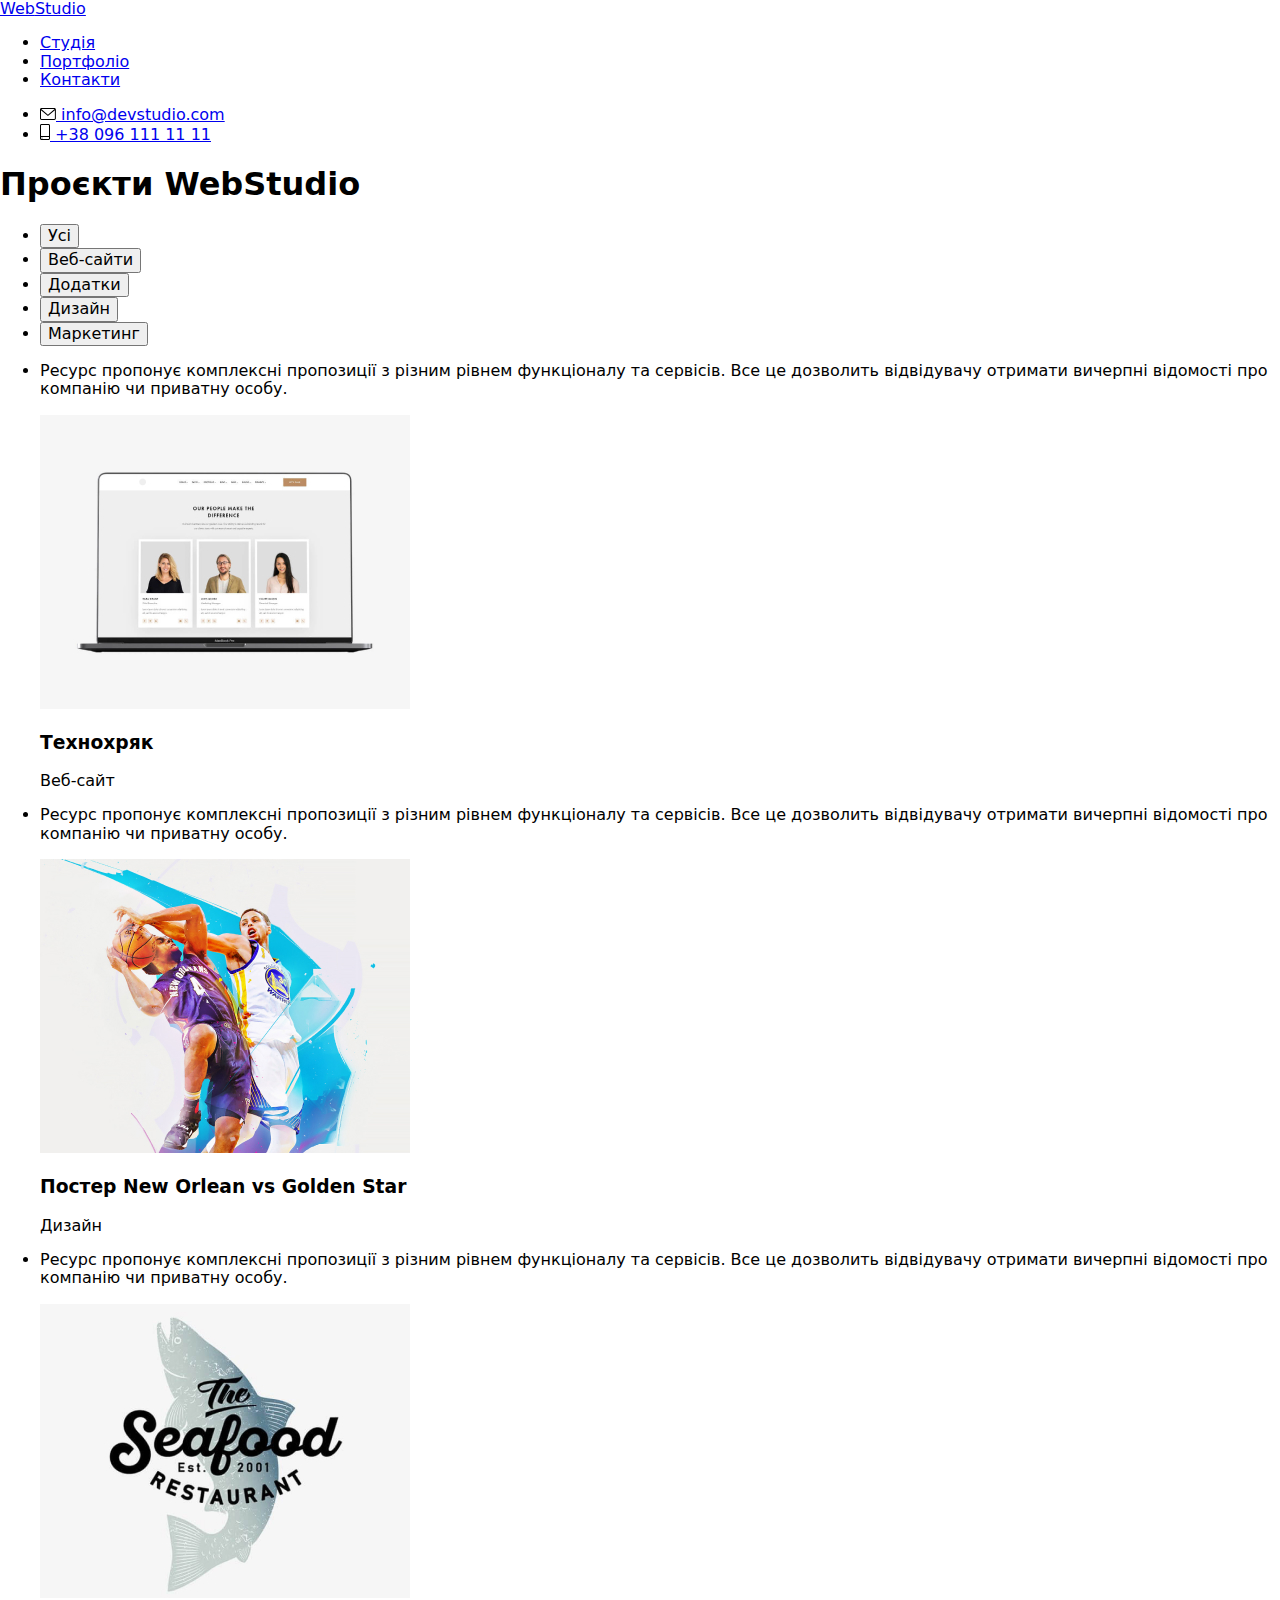
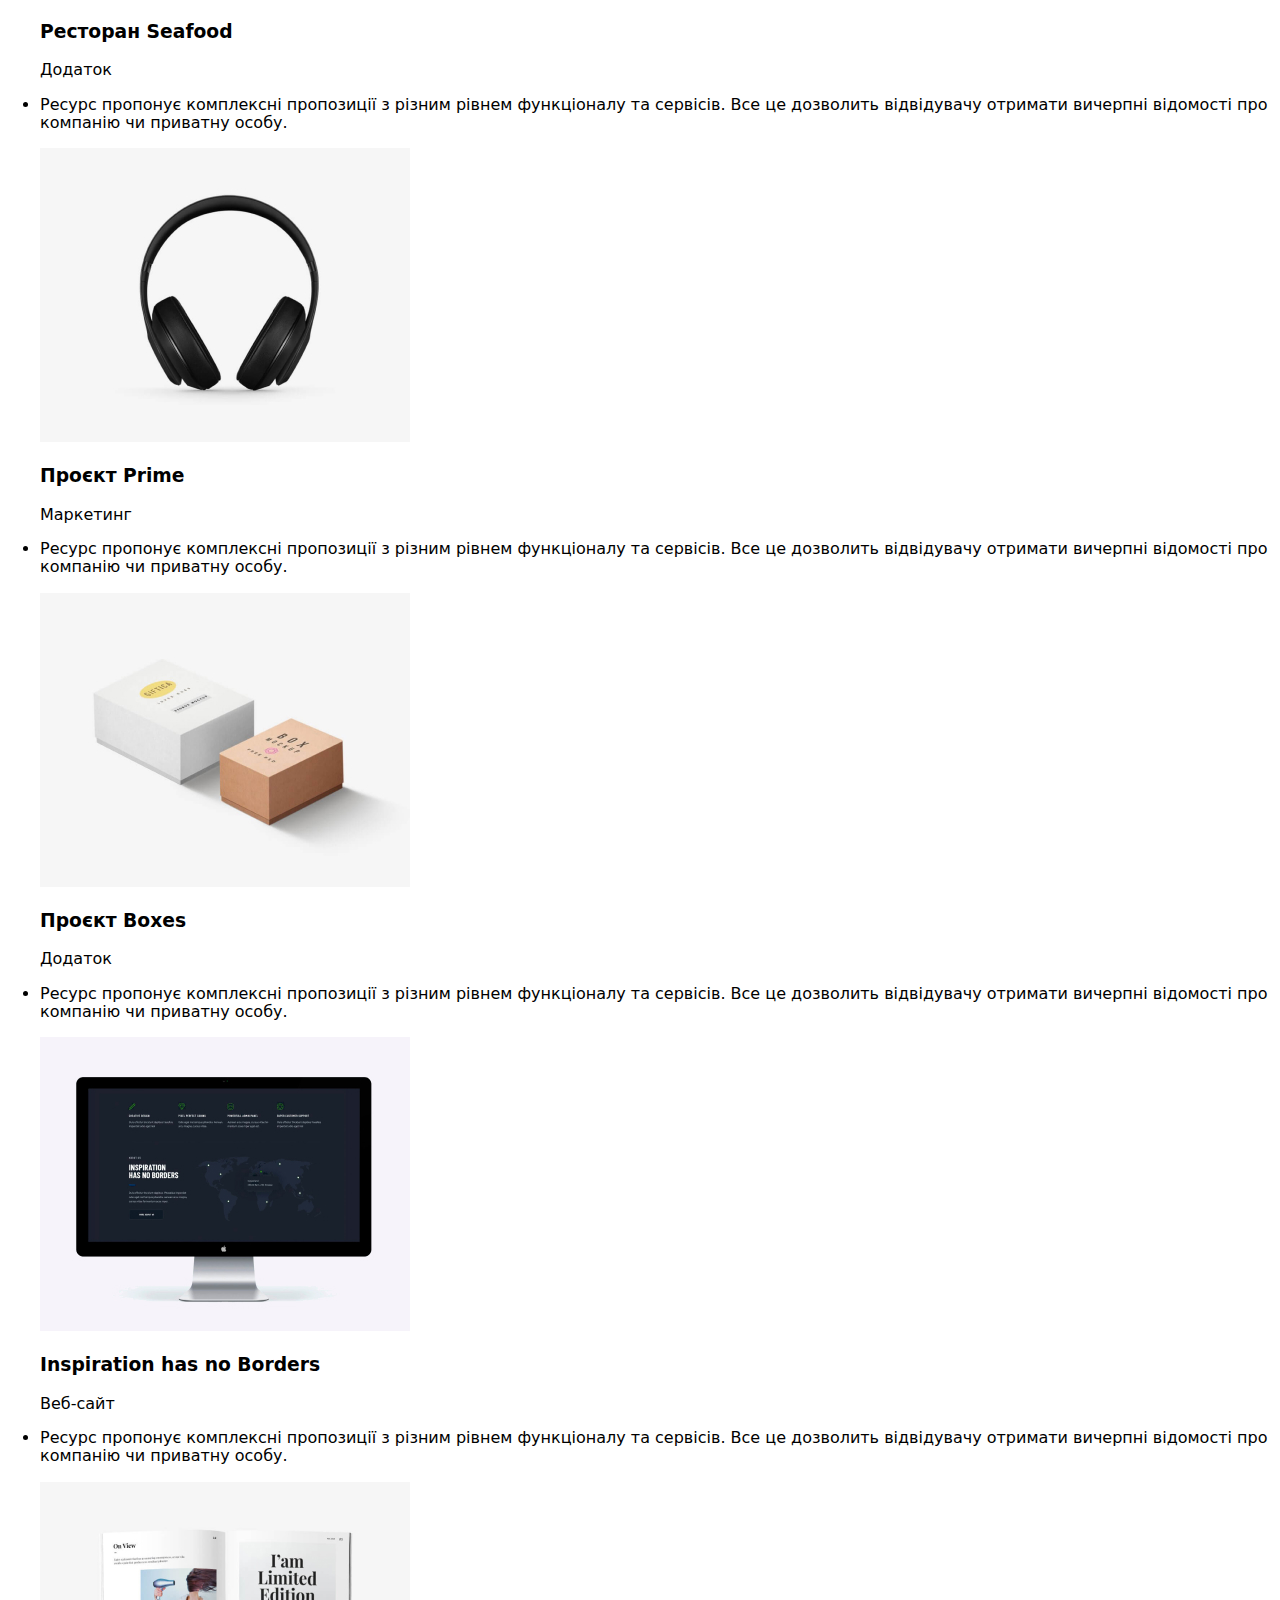
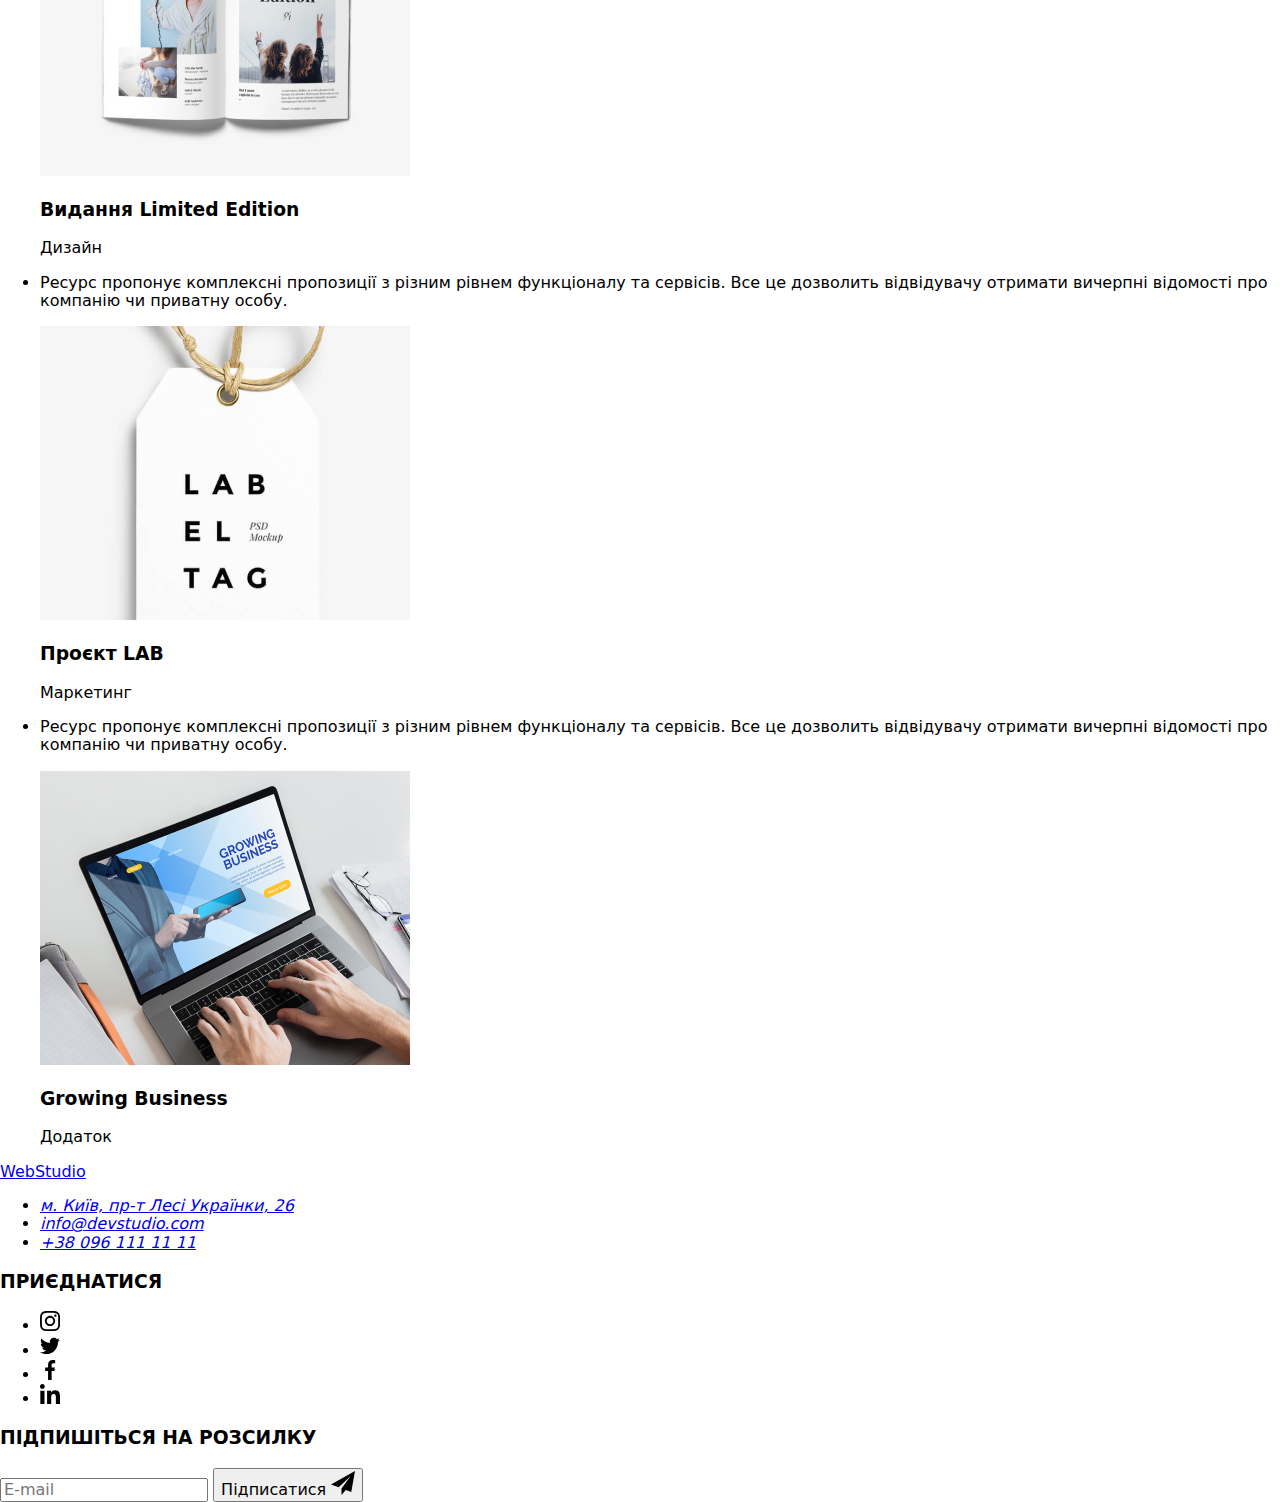
==== commit 163d359c: "adaptive-1" ====
--- a/portfolio.html
+++ b/portfolio.html
@@ -47,6 +47,9 @@
                         </a>
                     </li>
                 </ul>
+                <div class="div-mobile">
+                    <a href="./menu.html" class="open-menu"></a>
+                </div>
             </div>
         </header>
         <main>
@@ -54,14 +57,14 @@
                 <div class="conteiner">
                     <h1 class="filter-title">Проєкти WebStudio</h1>
                     <ul class="filter-list">
-                        <li class="filter-list-item"><button class="list-item-button" id="active">Усі</button></li>
+                        <li class="filter-list-item"><button class="list-item-button active-but">Усі</button></li>
                         <li class="filter-list-item"><button class="list-item-button">Веб-сайти</button></li>
                         <li class="filter-list-item"><button class="list-item-button">Додатки</button></li>
                         <li class="filter-list-item"><button class="list-item-button">Дизайн</button></li>
                         <li class="filter-list-item"><button class="list-item-button">Маркетинг</button></li>
                     </ul>
                     <ul class="project-list">
-                        <li class="project-list-item box">
+                        <li class="project-list__item box">
                             <div class="overlay"> 
                                 <p class="taxt">Ресурс пропонує комплексні пропозиції з різним рівнем функціоналу та сервісів. Все це дозволить відвідувачу отримати вичерпні відомості про компанію чи приватну особу.</p>
                             </div>
@@ -71,7 +74,7 @@
                                 <p class="description-p">Веб-сайт</p>
                             </div>
                         </li>
-                        <li class="project-list-item box">
+                        <li class="project-list__item box">
                             <div class="overlay"> 
                                 <p class="taxt">Ресурс пропонує комплексні пропозиції з різним рівнем функціоналу та сервісів. Все це дозволить відвідувачу отримати вичерпні відомості про компанію чи приватну особу.</p>
                             </div>
@@ -81,7 +84,7 @@
                                 <p class="description-p">Дизайн</p>
                             </div>
                         </li>
-                        <li class="project-list-item box">
+                        <li class="project-list__item box">
                             <div class="overlay"> 
                                 <p class="taxt">Ресурс пропонує комплексні пропозиції з різним рівнем функціоналу та сервісів. Все це дозволить відвідувачу отримати вичерпні відомості про компанію чи приватну особу.</p>
                             </div>
@@ -91,7 +94,7 @@
                                 <p class="description-p">Додаток</p>
                             </div>
                         </li>
-                        <li class="project-list-item box">
+                        <li class="project-list__item box">
                             <div class="overlay"> 
                                 <p class="taxt">Ресурс пропонує комплексні пропозиції з різним рівнем функціоналу та сервісів. Все це дозволить відвідувачу отримати вичерпні відомості про компанію чи приватну особу.</p>
                             </div>
@@ -101,7 +104,7 @@
                                 <p class="description-p">Маркетинг</p>
                             </div>
                         </li>
-                        <li class="project-list-item box">
+                        <li class="project-list__item box">
                             <div class="overlay"> 
                                 <p class="taxt">Ресурс пропонує комплексні пропозиції з різним рівнем функціоналу та сервісів. Все це дозволить відвідувачу отримати вичерпні відомості про компанію чи приватну особу.</p>
                             </div>
@@ -111,7 +114,7 @@
                                 <p class="description-p">Додаток</p>
                             </div>
                         </li>
-                        <li class="project-list-item box">
+                        <li class="project-list__item box">
                             <div class="overlay"> 
                                 <p class="taxt">Ресурс пропонує комплексні пропозиції з різним рівнем функціоналу та сервісів. Все це дозволить відвідувачу отримати вичерпні відомості про компанію чи приватну особу.</p>
                             </div>
@@ -121,7 +124,7 @@
                                 <p class="description-p">Веб-сайт</p>
                             </div>
                         </li>
-                        <li class="project-list-item box">
+                        <li class="project-list__item box">
                             <div class="overlay"> 
                                 <p class="taxt">Ресурс пропонує комплексні пропозиції з різним рівнем функціоналу та сервісів. Все це дозволить відвідувачу отримати вичерпні відомості про компанію чи приватну особу.</p>
                             </div>
@@ -131,7 +134,7 @@
                                 <p class="description-p">Дизайн</p>
                             </div>
                         </li>
-                        <li class="project-list-item box">
+                        <li class="project-list__item box">
                             <div class="overlay"> 
                                 <p class="taxt">Ресурс пропонує комплексні пропозиції з різним рівнем функціоналу та сервісів. Все це дозволить відвідувачу отримати вичерпні відомості про компанію чи приватну особу.</p>
                             </div>
@@ -141,7 +144,7 @@
                                 <p class="description-p">Маркетинг</p>
                             </div>
                         </li>
-                        <li class="project-list-item box">
+                        <li class="project-list__item box">
                             <div class="overlay"> 
                                 <p class="taxt">Ресурс пропонує комплексні пропозиції з різним рівнем функціоналу та сервісів. Все це дозволить відвідувачу отримати вичерпні відомості про компанію чи приватну особу.</p>
                             </div>
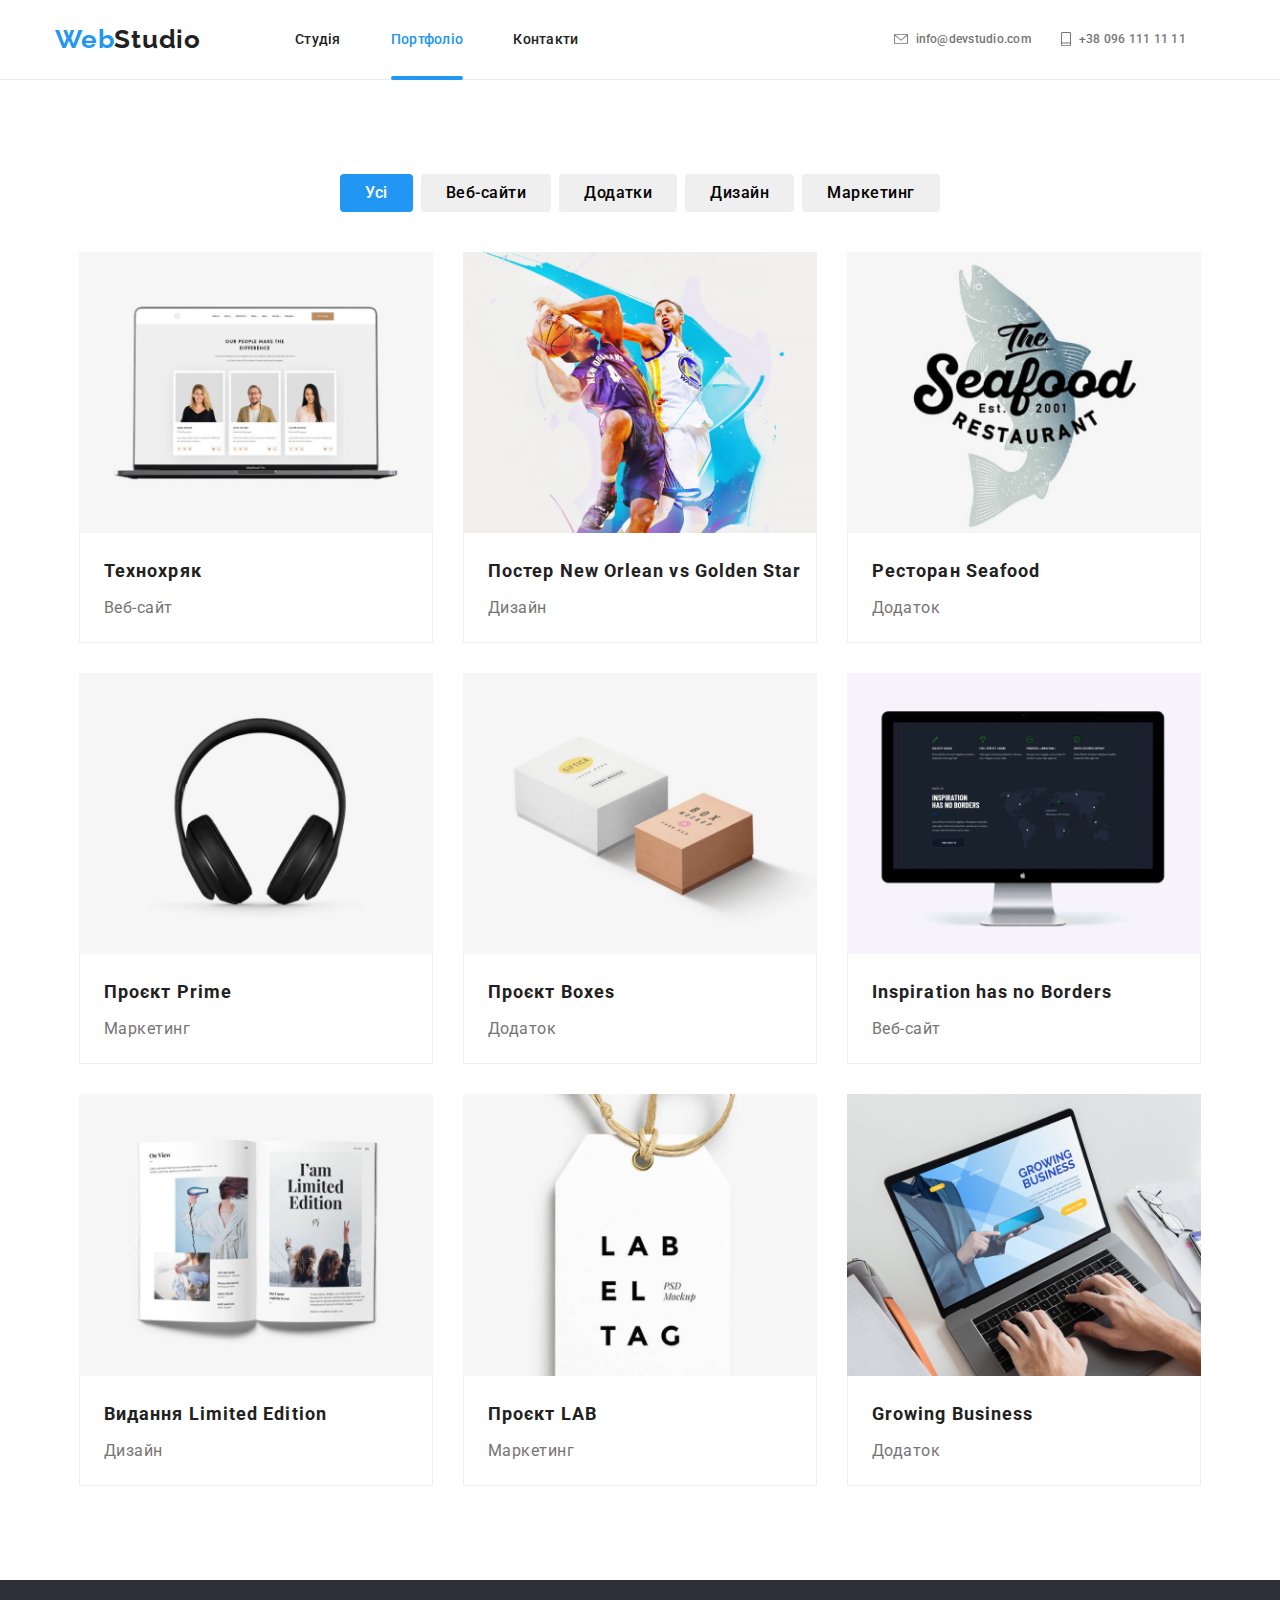
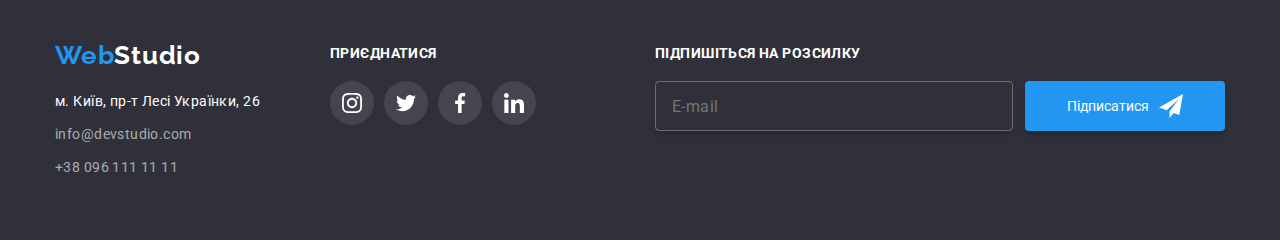
==== commit c2c061e3: "adaptive-4" ====
--- a/portfolio.html
+++ b/portfolio.html
@@ -15,60 +15,85 @@
     <div class="main-conteiner">
         <header class="header">
             <div class="conteiner header-div">
+                <a class="link-header" href="./index.html" target="_self">Web<span class="logo">Studio</span></a>
+                <div class="container-menu">
+                    <button
+                      class="menu-toggle js-open-menu"
+                      aria-expanded="false"
+                      aria-controls="mobile-menu"
+                    >
+                    <svg width="24" height="16" viewBox="0 0 24 16" fill="none" xmlns="http://www.w3.org/2000/svg">
+                      <path fill-rule="evenodd" clip-rule="evenodd" d="M0 2.66667V0H24V2.66667H0ZM0 9.33333H24V6.66667H0V9.33333ZM0 16H24V13.3333H0V16Z" fill="black" />
+                    </svg>
+                    </button>
+                </div>
                 <nav class="nav">
-                    <a class="link-header" href="./index.html" target="_self">Web<span class="logo">Studio</span></a>
-                    <ul class="list-header">
-                        <li class="list__item-header">
+                    <ul class="list-header list-header-nav">
+                        <li class="list-header__item">
                             <a href="./index.html" target="_self" class="link-list-item-header">Студія</a>
                         </li>
-                        <li class="list__item-header">
+                        <li class="list-header__item">
                             <a href="./portfolio.html" target="_self"class="link-list-item-header active">Портфоліо</a>
                         </li>
-                        <li class="list__item-header">
+                        <li class="list-header__item">
                             <a href="./" target="_self" class="link-list-item-header">Контакти</a>
                         </li>
                     </ul>
                 </nav>
-                <ul class="list-header">
-                    <li class="list__item-header">
+                <ul class="list-header list-header-div">
+                    <li class="list-header__item">
                         <a href="mailto:info@devstudio.com" class="link-list-item">
-                            <svg width="16px" height="12px">
-                                <use href="./images/symboldefs.svg#gmail"></use>
-                            </svg>
+                            <svg width="14" height="10" viewBox="0 0 14 10" fill="none" xmlns="http://www.w3.org/2000/svg">
+                                <path d="M12.6875 0H1.31251C0.588747 0 0 0.560711 0 1.25001V8.74999C0 9.43929 0.588747 10 1.31251 10H12.6875C13.4113 10 14 9.43929 14 8.74999V1.25001C14 0.560711 13.4113 0 12.6875 0ZM12.6875 0.833329C12.7469 0.833329 12.8035 0.845074 12.8552 0.865586L7 5.69865L1.14479 0.865586C1.19649 0.845102 1.25304 0.833329 1.31248 0.833329H12.6875ZM12.6875 9.16664H1.31251C1.07112 9.16664 0.874996 8.97989 0.874996 8.74997V1.74601L6.71331 6.56493C6.79578 6.63287 6.89789 6.66666 7 6.66666C7.10211 6.66666 7.20422 6.6329 7.28669 6.56493L13.125 1.74601V8.74999C13.125 8.97989 12.9289 9.16664 12.6875 9.16664Z" fill="#757575" />
+                              </svg>
                             info@devstudio.com
                         </a>
                     </li>
-                    <li class="list__item-header">
+                    <li class="list-header__item">
                         <a href="tel:+380961111111" class="link-list-item">
-                            <svg width="10px" height="16px">
-                                <use href="./images/symboldefs.svg#phone"></use>
-                            </svg>
+                            <svg width="10" height="14" viewBox="0 0 10 14" fill="none" xmlns="http://www.w3.org/2000/svg">
+                                <path d="M8.5 0H1.5C0.672848 0 0 0.588742 0 1.3125V12.6875C0 13.4113 0.672848 14 1.5 14H8.5C9.32715 14 10 13.4113 10 12.6875V1.3125C10 0.588742 9.32715 0 8.5 0ZM1.5 0.875H8.5C8.77588 0.875 9 1.07111 9 1.3125V10.5H1V1.3125C1 1.07111 1.22412 0.875 1.5 0.875ZM8.5 13.125H1.5C1.22412 13.125 1 12.9289 1 12.6875V11.375H9V12.6875C9 12.9289 8.77588 13.125 8.5 13.125Z" fill="#757575" />
+                              </svg>
                             +38 096 111 11 11
                         </a>
                     </li>
                 </ul>
-                <div class="div-mobile">
-                    <a href="./menu.html" class="open-menu"></a>
-                </div>
             </div>
         </header>
         <main>
             <section class="portfolio-section">
-                <div class="conteiner">
+                <div class="conteiner portfolio-div">
                     <h1 class="filter-title">Проєкти WebStudio</h1>
                     <ul class="filter-list">
-                        <li class="filter-list-item"><button class="list-item-button active-but">Усі</button></li>
-                        <li class="filter-list-item"><button class="list-item-button">Веб-сайти</button></li>
-                        <li class="filter-list-item"><button class="list-item-button">Додатки</button></li>
-                        <li class="filter-list-item"><button class="list-item-button">Дизайн</button></li>
-                        <li class="filter-list-item"><button class="list-item-button">Маркетинг</button></li>
+                        <li class="filter-list__item"><button class="list-item-button active-but">Усі</button></li>
+                        <li class="filter-list__item"><button class="list-item-button">Веб-сайти</button></li>
+                        <li class="filter-list__item"><button class="list-item-button">Додатки</button></li>
+                        <li class="filter-list__item"><button class="list-item-button">Дизайн</button></li>
+                        <li class="filter-list__item"><button class="list-item-button">Маркетинг</button></li>
                     </ul>
                     <ul class="project-list">
                         <li class="project-list__item box">
                             <div class="overlay"> 
                                 <p class="taxt">Ресурс пропонує комплексні пропозиції з різним рівнем функціоналу та сервісів. Все це дозволить відвідувачу отримати вичерпні відомості про компанію чи приватну особу.</p>
                             </div>
-                            <img class="image" src="./images/img.jpg" alt="macbook">
+                            <picture class="team-image">
+                                <source 
+                                    srcset="./images/portfolio-d-1-1x.png   1x, 
+                                            ./images/portfolio-d-1-2x.png   2x" 
+                                    media="(min-width: 1200px)"
+                                >
+                                <source 
+                                    srcset="./images/portfolio-t-1-1x.png   1x,
+                                            ./images/portfolio-t-1-2x.png    2x" 
+                                    media="(min-width: 768px)"
+                                >
+                                <source 
+                                    srcset="./images/portfolio-m-1-1x.png   1x,
+                                            ./images/portfolio-m-1-2x.png    2x" 
+                                    media="(min-width: 320px)"
+                                >
+                                <img src="./images/portfolio-m-1-1x.png" alt="Ігор Димьяненко">
+                            </picture>
                             <div class="div-text">
                                 <h3 class="project-item-title">Технохряк</h3>
                                 <p class="description-p">Веб-сайт</p>
@@ -78,7 +103,24 @@
                             <div class="overlay"> 
                                 <p class="taxt">Ресурс пропонує комплексні пропозиції з різним рівнем функціоналу та сервісів. Все це дозволить відвідувачу отримати вичерпні відомості про компанію чи приватну особу.</p>
                             </div>
-                            <img class="image" src="./images/img2.jpg" alt="basketball">
+                            <picture class="team-image">
+                                <source 
+                                    srcset="./images/portfolio-d-2-1x.png   1x, 
+                                            ./images/portfolio-d-2-2x.png   2x" 
+                                    media="(min-width: 1200px)"
+                                >
+                                <source 
+                                    srcset="./images/portfolio-t-2-1x.png   1x,
+                                            ./images/portfolio-t-2-2x.png    2x" 
+                                    media="(min-width: 768px)"
+                                >
+                                <source 
+                                    srcset="./images/portfolio-m-2-1x.png   1x,
+                                            ./images/portfolio-m-2-2x.png    2x" 
+                                    media="(min-width: 320px)"
+                                >
+                                <img src="./images/portfolio-m-2-1x.png" alt="Ігор Димьяненко">
+                            </picture>
                             <div class="div-text">
                                 <h3 class="project-item-title">Постер New Orlean vs Golden Star</h3>
                                 <p class="description-p">Дизайн</p>
@@ -88,7 +130,24 @@
                             <div class="overlay"> 
                                 <p class="taxt">Ресурс пропонує комплексні пропозиції з різним рівнем функціоналу та сервісів. Все це дозволить відвідувачу отримати вичерпні відомості про компанію чи приватну особу.</p>
                             </div>
-                            <img class="image" src="./images/img3.jpg" alt="seafood">
+                            <picture class="team-image">
+                                <source 
+                                    srcset="./images/portfolio-d-3-1x.png   1x, 
+                                            ./images/portfolio-d-3-2x.png   2x" 
+                                    media="(min-width: 1200px)"
+                                >
+                                <source 
+                                    srcset="./images/portfolio-t-3-1x.png   1x,
+                                            ./images/portfolio-t-3-2x.png    2x" 
+                                    media="(min-width: 768px)"
+                                >
+                                <source 
+                                    srcset="./images/portfolio-m-3-1x.png   1x,
+                                            ./images/portfolio-m-3-2x.png    2x" 
+                                    media="(min-width: 320px)"
+                                >
+                                <img src="./images/portfolio-m-3-1x.png" alt="Ігор Димьяненко">
+                            </picture>
                             <div class="div-text">
                                 <h3 class="project-item-title">Ресторан Seafood</h3>
                                 <p class="description-p">Додаток</p>
@@ -98,7 +157,24 @@
                             <div class="overlay"> 
                                 <p class="taxt">Ресурс пропонує комплексні пропозиції з різним рівнем функціоналу та сервісів. Все це дозволить відвідувачу отримати вичерпні відомості про компанію чи приватну особу.</p>
                             </div>
-                            <img class="image" src="./images/img4.jpg" alt="airpods">
+                            <picture class="team-image">
+                                <source 
+                                    srcset="./images/portfolio-d-4-1x.png   1x, 
+                                            ./images/portfolio-d-4-2x.png   2x" 
+                                    media="(min-width: 1200px)"
+                                >
+                                <source 
+                                    srcset="./images/portfolio-t-4-1x.png   1x,
+                                            ./images/portfolio-t-4-2x.png    2x" 
+                                    media="(min-width: 768px)"
+                                >
+                                <source 
+                                    srcset="./images/portfolio-m-4-1x.png   1x,
+                                            ./images/portfolio-m-4-2x.png    2x" 
+                                    media="(min-width: 320px)"
+                                >
+                                <img src="./images/portfolio-m-4-1x.png" alt="Ігор Димьяненко">
+                            </picture>
                             <div class="div-text">
                                 <h3 class="project-item-title">Проєкт Prime</h3>
                                 <p class="description-p">Маркетинг</p>
@@ -108,7 +184,24 @@
                             <div class="overlay"> 
                                 <p class="taxt">Ресурс пропонує комплексні пропозиції з різним рівнем функціоналу та сервісів. Все це дозволить відвідувачу отримати вичерпні відомості про компанію чи приватну особу.</p>
                             </div>
-                            <img class="image" src="./images/img5.jpg" alt="boxes">
+                            <picture class="team-image">
+                                <source 
+                                    srcset="./images/portfolio-d-5-1x.png   1x, 
+                                            ./images/portfolio-d-5-2x.png   2x" 
+                                    media="(min-width: 1200px)"
+                                >
+                                <source 
+                                    srcset="./images/portfolio-t-5-1x.png   1x,
+                                            ./images/portfolio-t-5-2x.png    2x" 
+                                    media="(min-width: 768px)"
+                                >
+                                <source 
+                                    srcset="./images/portfolio-m-5-1x.png   1x,
+                                            ./images/portfolio-m-5-2x.png    2x" 
+                                    media="(min-width: 320px)"
+                                >
+                                <img src="./images/portfolio-m-5-1x.png" alt="Ігор Димьяненко">
+                            </picture>
                             <div class="div-text">
                                 <h3 class="project-item-title">Проєкт Boxes</h3>
                                 <p class="description-p">Додаток</p>
@@ -118,7 +211,24 @@
                             <div class="overlay"> 
                                 <p class="taxt">Ресурс пропонує комплексні пропозиції з різним рівнем функціоналу та сервісів. Все це дозволить відвідувачу отримати вичерпні відомості про компанію чи приватну особу.</p>
                             </div>
-                            <img class="image" src="./images/img6.jpg" alt="mac">
+                            <picture class="team-image">
+                                <source 
+                                    srcset="./images/portfolio-d-6-1x.png   1x, 
+                                            ./images/portfolio-d-6-2x.png   2x" 
+                                    media="(min-width: 1200px)"
+                                >
+                                <source 
+                                    srcset="./images/portfolio-t-6-1x.png   1x,
+                                            ./images/portfolio-t-6-2x.png    2x" 
+                                    media="(min-width: 768px)"
+                                >
+                                <source 
+                                    srcset="./images/portfolio-m-6-1x.png   1x,
+                                            ./images/portfolio-m-6-2x.png    2x" 
+                                    media="(min-width: 320px)"
+                                >
+                                <img src="./images/portfolio-m-6-1x.png" alt="Ігор Димьяненко">
+                            </picture>
                             <div class="div-text">
                                 <h3 class="project-item-title">Inspiration has no Borders</h3>
                                 <p class="description-p">Веб-сайт</p>
@@ -128,7 +238,24 @@
                             <div class="overlay"> 
                                 <p class="taxt">Ресурс пропонує комплексні пропозиції з різним рівнем функціоналу та сервісів. Все це дозволить відвідувачу отримати вичерпні відомості про компанію чи приватну особу.</p>
                             </div>
-                            <img class="image" src="./images/img7.jpg" alt="book">
+                            <picture class="team-image">
+                                <source 
+                                    srcset="./images/portfolio-d-7-1x.png   1x, 
+                                            ./images/portfolio-d-7-2x.png   2x" 
+                                    media="(min-width: 1200px)"
+                                >
+                                <source 
+                                    srcset="./images/portfolio-t-7-1x.png   1x,
+                                            ./images/portfolio-t-7-2x.png    2x" 
+                                    media="(min-width: 768px)"
+                                >
+                                <source 
+                                    srcset="./images/portfolio-m-7-1x.png   1x,
+                                            ./images/portfolio-m-7-2x.png    2x" 
+                                    media="(min-width: 320px)"
+                                >
+                                <img src="./images/portfolio-m-7-1x.png" alt="Ігор Димьяненко">
+                            </picture>
                             <div class="div-text">
                                 <h3 class="project-item-title">Видання Limited Edition</h3>
                                 <p class="description-p">Дизайн</p>
@@ -138,7 +265,24 @@
                             <div class="overlay"> 
                                 <p class="taxt">Ресурс пропонує комплексні пропозиції з різним рівнем функціоналу та сервісів. Все це дозволить відвідувачу отримати вичерпні відомості про компанію чи приватну особу.</p>
                             </div>
-                            <img class="image" src="./images/img8.jpg" alt="lab-el-tag">
+                            <picture class="team-image">
+                                <source 
+                                    srcset="./images/portfolio-d-8-1x.png   1x, 
+                                            ./images/portfolio-d-8-2x.png   2x" 
+                                    media="(min-width: 1200px)"
+                                >
+                                <source 
+                                    srcset="./images/portfolio-t-8-1x.png   1x,
+                                            ./images/portfolio-t-8-2x.png    2x" 
+                                    media="(min-width: 768px)"
+                                >
+                                <source 
+                                    srcset="./images/portfolio-m-8-1x.png   1x,
+                                            ./images/portfolio-m-8-2x.png    2x" 
+                                    media="(min-width: 320px)"
+                                >
+                                <img src="./images/portfolio-m-8-1x.png" alt="Ігор Димьяненко">
+                            </picture>
                             <div class="div-text">
                                 <h3 class="project-item-title">Проєкт LAB</h3>
                                 <p class="description-p">Маркетинг</p>
@@ -148,7 +292,24 @@
                             <div class="overlay"> 
                                 <p class="taxt">Ресурс пропонує комплексні пропозиції з різним рівнем функціоналу та сервісів. Все це дозволить відвідувачу отримати вичерпні відомості про компанію чи приватну особу.</p>
                             </div>
-                            <img class="image" src="./images/img9.jpg" alt="growing">
+                            <picture class="team-image">
+                                <source 
+                                    srcset="./images/portfolio-d-9-1x.png   1x, 
+                                            ./images/portfolio-d-9-2x.png   2x" 
+                                    media="(min-width: 1200px)"
+                                >
+                                <source 
+                                    srcset="./images/portfolio-t-9-1x.png   1x,
+                                            ./images/portfolio-t-9-2x.png    2x" 
+                                    media="(min-width: 768px)"
+                                >
+                                <source 
+                                    srcset="./images/portfolio-m-9-1x.png   1x,
+                                            ./images/portfolio-m-9-2x.png    2x" 
+                                    media="(min-width: 320px)"
+                                >
+                                <img src="./images/portfolio-m-9-1x.png" alt="Ігор Димьяненко">
+                            </picture>
                             <div class="div-text">
                                 <h3 class="project-item-title">Growing Business</h3>
                                 <p class="description-p">Додаток</p>
@@ -160,63 +321,65 @@
         </main>
         <footer class="footer">
             <div class="conteiner footer-div">
-                <div class="div-address">
-                    <a class="link-footer" href="./index.html">Web<span class="logo-footer">Studio</span></a>
-                    <address class="footer__adress">
-                        <ul class="list-footer">
-                            <li class="list-footer__item">
-                                <a class="link-address-maps"
-                                    href="https://www.google.com/maps/search/%D0%BC.+%D0%9A%D0%B8%D1%97%D0%B2,+%D0%BF%D1%80-%D1%82+%D0%9B%D0%B5%D1%81%D1%96+%D0%A3%D0%BA%D1%80%D0%B0%D1%97%D0%BD%D0%BA%D0%B8,+26/@50.4643905,30.4201671,12.3z?entry=ttu"
-                                    target="_blank">м. Київ, пр-т Лесі Українки, 26
+                <div class="tablet-footer">
+                    <div class="div-address">
+                        <a class="link-footer" href="./index.html">Web<span class="logo-footer">Studio</span></a>
+                        <address class="footer__adress">
+                            <ul class="list-footer">
+                                <li class="list-footer__item">
+                                    <a class="link-address-maps"
+                                        href="https://www.google.com/maps/search/%D0%BC.+%D0%9A%D0%B8%D1%97%D0%B2,+%D0%BF%D1%80-%D1%82+%D0%9B%D0%B5%D1%81%D1%96+%D0%A3%D0%BA%D1%80%D0%B0%D1%97%D0%BD%D0%BA%D0%B8,+26/@50.4643905,30.4201671,12.3z?entry=ttu"
+                                        target="_blank">м. Київ, пр-т Лесі Українки, 26
+                                    </a>
+                                </li>
+                                <li class="list-footer__item">
+                                    <a class="link-address" href="mailto:info@devstudio.com">
+                                        info@devstudio.com
+                                    </a>
+                                </li>
+                                <li class="list-footer">
+                                    <a class="link-address" href="tel:+380961111111">
+                                        +38 096 111 11 11
+                                    </a>
+                                </li>
+                            </ul>
+                        </address>
+                    </div>
+                    <div class="footer-social">
+                        <h3 class="title-footer-social">ПРИЄДНАТИСЯ</h3>
+                        <ul class="social-list">
+                            <li class="social-list__item-footer">
+                                <a target="_blank" class="social-link" href="https://www.instagram.com/igordemyanenko/">
+                                    <svg width="20px" height="20px">
+                                        <use href="./images/symboldefs.svg#instagram"></use>
+                                    </svg>
                                 </a>
                             </li>
-                            <li class="list-footer__item">
-                                <a class="link-address" href="mailto:info@devstudio.com">
-                                    info@devstudio.com
+                            <li class="social-list__item-footer">
+                                <a target="_blank" class="social-link" href="https://twitter.com/apollihwshel7p">
+                                    <svg width="20px" height="20px">
+                                        <use href="./images/symboldefs.svg#twitter"></use>
+                                    </svg>
                                 </a>
                             </li>
-                            <li class="list-footer">
-                                <a class="link-address" href="tel:+380961111111">
-                                    +38 096 111 11 11
+                            <li class="social-list__item-footer">
+                                <a target="_blank" class="social-link"
+                                    href="https://www.facebook.com/profile.php?id=100091084160615">
+                                    <svg width="20px" height="20px">
+                                        <use href="./images/symboldefs.svg#facebook"></use>
+                                    </svg>
+                                </a>
+                            </li>
+                            <li class="social-list__item-footer">
+                                <a target="_blank" class="social-link"
+                                    href="https://www.linkedin.com/in/%D0%B8%D0%B3%D0%BE%D1%80%D1%8C-%D0%B4%D0%B5%D0%BC%D1%8C%D1%8F%D0%BD%D0%B5%D0%BD%D0%BA%D0%BE-975bb546/">
+                                    <svg width="20px" height="20px">
+                                        <use href="./images/symboldefs.svg#linkedin"></use>
+                                    </svg>
                                 </a>
                             </li>
                         </ul>
-                    </address>
-                </div>
-                <div class="footer-social">
-                    <h3 class="title-footer-social">ПРИЄДНАТИСЯ</h3>
-                    <ul class="social-list">
-                        <li class="social-list__item-footer">
-                            <a target="_blank" class="social-link" href="https://www.instagram.com/igordemyanenko/">
-                                <svg width="20px" height="20px">
-                                    <use href="./images/symboldefs.svg#instagram"></use>
-                                </svg>
-                            </a>
-                        </li>
-                        <li class="social-list__item-footer">
-                            <a target="_blank" class="social-link" href="https://twitter.com/apollihwshel7p">
-                                <svg width="20px" height="20px">
-                                    <use href="./images/symboldefs.svg#twitter"></use>
-                                </svg>
-                            </a>
-                        </li>
-                        <li class="social-list__item-footer">
-                            <a target="_blank" class="social-link"
-                                href="https://www.facebook.com/profile.php?id=100091084160615">
-                                <svg width="20px" height="20px">
-                                    <use href="./images/symboldefs.svg#facebook"></use>
-                                </svg>
-                            </a>
-                        </li>
-                        <li class="social-list__item-footer">
-                            <a target="_blank" class="social-link"
-                                href="https://www.linkedin.com/in/%D0%B8%D0%B3%D0%BE%D1%80%D1%8C-%D0%B4%D0%B5%D0%BC%D1%8C%D1%8F%D0%BD%D0%B5%D0%BD%D0%BA%D0%BE-975bb546/">
-                                <svg width="20px" height="20px">
-                                    <use href="./images/symboldefs.svg#linkedin"></use>
-                                </svg>
-                            </a>
-                        </li>
-                    </ul>
+                    </div>
                 </div>
                 <div class="div-send">
                     <h3 class="title-footer-send">ПІДПИШІТЬСЯ НА РОЗСИЛКУ</h3>
@@ -226,7 +389,7 @@
                             <button class="button-send" type="submit">
                                 Підписатися
                                 <svg width="24px" height="24px">
-                                    <use href="./images/symboldefs.svg#icon-send"></use>
+                                    <use href="./images/symboldefs.svg#send"></use>
                                 </svg>
                             </button>
                         </form>
@@ -235,5 +398,43 @@
             </div>
         </footer>
     </div>
+    <div class="menu-container js-menu-container" id="mobile-menu">
+        <button class="menu-toggle js-close-menu">
+          <svg
+            fill="currentColor" 
+            viewBox="0 0 20 20"
+            xmlns="http://www.w3.org/2000/svg"
+            width="19"
+            height="19"
+          >
+            <path
+              fill-rule="evenodd"
+              d="M4.293 4.293a1 1 0 011.414 0L10 8.586l4.293-4.293a1 1 0 111.414 1.414L11.414 10l4.293 4.293a1 1 0 01-1.414 1.414L10 11.414l-4.293 4.293a1 1 0 01-1.414-1.414L8.586 10 4.293 5.707a1 1 0 010-1.414z"
+              clip-rule="evenodd"
+            ></path>
+          </svg>
+        </button>
+  
+        <ul class="mobile-menu">
+          <li class="mobile-menu__item"><a href="./index.html" class="link">Студія</a></li>
+          <li class="mobile-menu__item"><a href="./portfolio.html" class="link active">Портфоліо</a></li>
+          <li class="mobile-menu__item"><a href="./" class="link">Контакти</a></li>
+        </ul>
+        <ul class="list-header-menu">
+            <li class="list-header__item-menu">
+                <a href="tel:+380961111111" class="link-list-item-menu">+38 096 111 11 11</a>
+            </li>
+            <li class="list-header__item-menu">
+                <a href="mailto:info@devstudio.com" class="link-list-item-menu">info@devstudio.com</a>
+            </li>
+        </ul>
+        <ul class="social-menu">
+            <li class="social-menu__item"><a href="./" class="social-link-menu">Instagram</a></li>
+            <li class="social-menu__item"><a href="./" class="social-link-menu">Twitter</a></li>
+            <li class="social-menu__item"><a href="./" class="social-link-menu">Facebook</a></li>
+            <li class="social-menu__item"><a href="./" class="social-link-menu">LinkedIn</a></li>
+        </ul>
+    </div>
+    <script src="./js/mobile-menu.js"></script>
 </body>
 </html>
--- a/css/main.min.css
+++ b/css/main.min.css
@@ -0,0 +1 @@
+body{margin:0}h1,h2,h3,h4,h5,h6,p{margin:0}ol,ul{margin:0;padding:0;list-style:none}a{text-decoration:none}img{display:block;max-width:100%;height:auto}button{border:none}button:hover{cursor:pointer}.body{font-family:"Roboto";font-weight:700;font-size:14px;line-height:1.17}.conteiner{width:1200px;margin:0 auto;padding:0 15px}@media screen and (min-width: 480px){.conteiner{width:480px}}@media screen and (min-width: 768px){.conteiner{width:768px}}@media screen and (min-width: 1200px){.conteiner{width:1200px}}main{display:flex;flex-direction:column;align-items:center}.header{height:60px;padding-top:16px;border-bottom:1px #ececec solid;width:100vw}.header-div{width:100vw;display:flex;align-items:center}.list-header{display:none}.link-header{font-family:"Raleway";font-weight:700;font-size:24px;letter-spacing:.03em;color:#2196f3}.logo{color:#212121}.form-header>label{display:flex;align-items:center}#checkbox-h{display:none}.container-menu{width:24px;height:16px}.menu{display:flex;padding:0;margin:0;list-style:none}.menu .link{padding:10px;color:inherit;text-decoration:none}.menu .link:hover,.menu .link:focus{text-decoration:underline}.menu-toggle{height:16px;width:24px;display:flex;align-items:center;justify-content:center;margin:0;padding:0;background-color:rgba(0,0,0,0);cursor:pointer;border:none;outline:none}.menu-toggle.menu-toggle:hover,.menu-toggle.menu-toggle:focus{color:#2196f3}.menu-container{position:fixed;top:0;left:0;width:100%;height:100%;padding:48px 40px;background-color:#fff;z-index:1;transform:translateX(100%);transition:transform 250ms ease-in-out}.menu-container.is-open{transform:translateX(0)}.menu-toggle{position:absolute;top:20px;right:25px;color:#212121}.mobile-menu{padding:0;margin:0;list-style:none;margin-bottom:302px;gap:32px}.mobile-menu__item:not(:last-child){padding-bottom:36px}.mobile-menu .link{display:block;font-weight:500;font-size:40px;letter-spacing:.02em;color:#212121}.mobile-menu .link.active{color:#2196f3}@keyframes sizing{0%{font-weight:500;font-size:24px;letter-spacing:.02em;color:#757575}}.list-header-menu{margin-bottom:64px}.list-header__item-menu:not(:last-child){margin-bottom:32px}.link-list-item-menu{font-weight:500;font-size:24px;letter-spacing:.02em;color:#757575}.link-list-item-menu:hover{animation-name:sizing;animation-duration:300ms;animation-iteration-count:1;animation-direction:alternate;animation-timing-function:linear;font-weight:500;font-size:34px;letter-spacing:.02em;color:#2196f3}.social-menu{display:flex;align-items:center;gap:10px}@media(min-width: 320px){.social-menu{flex-wrap:wrap}}.social-menu__item{padding-right:10px}.social-menu__item:not(:last-child){border-right:1px solid rgba(33,33,33,.2)}.social-link-menu{font-weight:500;font-size:18px;line-height:122%;letter-spacing:.02em;color:#2196f3}@media screen and (min-width: 768px){.header{height:80px;padding-top:21px}.menu,.container-menu{display:none}.header-div{display:flex;align-items:center;justify-content:center}.list-header{display:block}.list-header-nav{display:flex;align-items:center;gap:50px;padding-right:96px}.link-list-item-header{font-weight:500;font-size:14px;letter-spacing:.02em;color:#212121;transition-property:color;transition-duration:500ms;transition-timing-function:cubic-bezier(0.4, 0, 0.2, 1);transition-delay:100ms;position:relative;padding-bottom:32px}.link-list-item-header.active{color:#2196f3}.link-list-item-header:hover{color:#2196f3}.link-list-item-header::after{content:"";position:absolute;left:0;bottom:0;width:100%;height:4px;background-color:#2196f3;border-radius:2px;transform:scaleX(0);transition-property:transform;transition-duration:500ms;transition-timing-function:ease}.link-list-item-header.active::after{transform:scaleX(1)}.link-list-item-header:hover::after{transform:scaleX(1)}.link-header{margin-right:88px}.list-header-div{display:flex;flex-direction:column;gap:10px}.list-header__item{text-wrap:nowrap}.link-list-item{font-weight:500;font-size:12px;letter-spacing:.02em;color:#757575;display:flex;align-items:center;gap:8px}}@media screen and (min-width: 1200px){.header{padding-top:24px}.menu,.container-menu{display:none}.header-div{width:1200px;justify-content:start}.link-header{margin-right:94px;font-weight:700;font-size:26px;letter-spacing:.03em}.list-header-nav{padding-right:315px}.list-header-div{flex-direction:row;gap:30px}.link-list-item-header{font-weight:500;font-size:14px;letter-spacing:.02em;color:#212121;transition-property:color;transition-duration:500ms;transition-timing-function:cubic-bezier(0.4, 0, 0.2, 1);transition-delay:100ms;position:relative;padding-bottom:33px}}.hero{padding-top:118px;padding-bottom:118px;background-color:#2f303a;background-image:linear-gradient(to right, rgba(47, 48, 58, 0.4), rgba(47, 48, 58, 0.4)),url(../images/hero-m-1x.png);background-repeat:no-repeat;background-size:cover;background-position:center}@media screen and (min-device-pixel-ratio: 2),screen and (min-resolution: 192dpi),screen and (min-resolution: 2dppx){.hero{background-image:linear-gradient(to right, rgba(47, 48, 58, 0.4), rgba(47, 48, 58, 0.4)),url(../images/hero-m-2x.png)}}.hero-div{display:flex;align-items:center;flex-direction:column;width:100vw}.title-hero{color:#fff;width:100%;font-weight:900;font-size:26px;line-height:162%;letter-spacing:.06em;text-transform:uppercase;text-align:center;margin-bottom:30px}.button-hero{background-color:#2196f3;color:#fff;border-radius:4px;font-weight:700;font-size:16px;line-height:187%;letter-spacing:.06em;text-align:center;box-shadow:0 4px 4px 0 rgba(0,0,0,.15);border:none;width:200px;height:50px}.backdrop{position:fixed;top:0;left:0;width:100%;height:100%;background-color:rgba(0,0,0,.2);z-index:2}.backdrop.is-hidden .modal{opacity:0;transform:translate(-50%, -50%) scale(1.5)}.modal{border-radius:4px;position:absolute;top:50%;left:50%;width:450px;height:609px;padding:40px;background-color:#fff;transform:translate(-50%, -50%);transition-property:transform,opacity;transition-duration:500ms;transition-timing-function:cubic-bezier(0.4, 0, 0.2, 1)}.modal .title-modal{font-weight:700;font-size:20px;line-height:150%;letter-spacing:.03em;text-align:center;color:#212121;margin-bottom:12px}.modal .label{font-weight:400;font-size:12px;letter-spacing:.01em;color:#757575;margin-bottom:4px;display:block}.modal .div-checkbox{margin-top:20px;display:flex;align-items:center;gap:8px;margin-bottom:30px}.modal .div-checkbox .link-check{text-decoration:underline;text-decoration-skip-ink:none;color:#2196f3}.modal .div-form>input{padding-left:42px}.modal input,.modal textarea{outline:none}.modal input:focus:valid,.modal textarea:focus:valid{outline:1px solid #2196f3}.modal input:focus:invalid,.modal textarea:focus:invalid{outline:1px red solid}.modal .checkbox-lb{font-weight:400;font-size:12px;letter-spacing:.03em;color:#757575}.modal .textarea{border:1px solid rgba(33,33,33,.2);border-radius:4px;width:370px;height:120px;resize:none;padding-top:12px;padding-left:16px;font-weight:400;font-size:12px;letter-spacing:.01em}.modal .textarea:focus{border:1px solid #2196f3;transition:border-color .3s}.modal .input-text{border:1px solid rgba(33,33,33,.2);border-radius:4px;width:370px;height:40px}.modal .btn{position:absolute;top:8px;right:8px;border-radius:100%;fill:#000;border:1px solid rgba(0,0,0,.1);background-color:#fff;width:31px;height:31px}.modal .btn:hover{cursor:pointer}.modal .man,.modal .phone1,.modal .mail{position:absolute;fill:#212121}.modal .man.man,.modal .phone1.man,.modal .mail.man{top:32px;left:15px}.modal .man.phone1,.modal .phone1.phone1,.modal .mail.phone1{top:31.3px;left:15px}.modal .man.mail,.modal .phone1.mail,.modal .mail.mail{top:32px;left:14px}.submit{width:200px;height:50px}.forms{display:flex;align-items:center;flex-direction:column}.forms .div-form{position:relative}.forms .div-form:not(:last-child){margin-bottom:10px}.is-hidden{opacity:0;pointer-events:none}.no-scroll{overflow:hidden}@media screen and (min-width: 768px){.hero{width:100vw;background-image:linear-gradient(to right, rgba(47, 48, 58, 0.4), rgba(47, 48, 58, 0.4)),url(../images/hero-t-1x.png);background-repeat:no-repeat;background-size:cover;background-position:center}}@media screen and (min-width: 768px)and (min-device-pixel-ratio: 2),screen and (min-width: 768px)and (min-resolution: 192dpi),screen and (min-width: 768px)and (min-resolution: 2dppx){.hero{background-image:linear-gradient(to right, rgba(47, 48, 58, 0.4), rgba(47, 48, 58, 0.4)),url(../images/hero-t-2x.png)}}@media screen and (min-width: 768px){.title-hero{font-weight:900;font-size:26px;line-height:162%;letter-spacing:.06em;text-transform:uppercase;text-align:center;color:#fff}}@media screen and (min-width: 1200px){.hero{padding-top:200px;padding-bottom:200px;width:100vw;background-image:linear-gradient(to right, rgba(47, 48, 58, 0.4), rgba(47, 48, 58, 0.4)),url(../images/hero-d-1x.png);background-size:cover;background-position:center;background-repeat:no-repeat}}@media screen and (min-width: 1200px)and (min-device-pixel-ratio: 2),screen and (min-width: 1200px)and (min-resolution: 192dpi),screen and (min-width: 1200px)and (min-resolution: 2dppx){.hero{background-image:linear-gradient(to right, rgba(47, 48, 58, 0.4), rgba(47, 48, 58, 0.4)),url(../images/hero-d-2x.png)}}@media screen and (min-width: 1200px){.title-hero{font-weight:900;font-size:44px;line-height:136%;letter-spacing:.06em;text-transform:uppercase;width:696px}}.section-peculiarities{padding-top:60px;padding-bottom:60px}.section-peculiarities .peculiarities-div{width:100vw;display:flex;flex-direction:column;align-items:center}.section-peculiarities .title-peculiarities{color:#212121;font-size:36px;text-align:center;margin-bottom:50px;display:none}.section-peculiarities .list-peculiarities .list-peculiarities__item{width:100%;max-width:450px}.section-peculiarities .list-peculiarities .list-peculiarities__item:not(:last-child){margin-bottom:30px}.section-peculiarities .list-peculiarities .list-peculiarities__item::before{content:"";display:block;width:100%;height:120px;margin-bottom:30px;border-radius:4px;background-repeat:no-repeat;background-position:center;background-color:#f5f4fa}.section-peculiarities .list-peculiarities .list-peculiarities__item:nth-child(1)::before{background-image:url(../svg/anten.svg)}.section-peculiarities .list-peculiarities .list-peculiarities__item:nth-child(2)::before{background-image:url(../svg/clock.svg)}.section-peculiarities .list-peculiarities .list-peculiarities__item:nth-child(3)::before{background-image:url(../svg/diagram.svg)}.section-peculiarities .list-peculiarities .list-peculiarities__item:nth-child(4)::before{background-image:url(../svg/astronaut.svg)}.section-peculiarities .title-item-peculiarities{color:#212121;font-weight:700;font-size:14px;letter-spacing:.03em;text-transform:uppercase;text-align:center;margin-bottom:10px}.section-peculiarities .description{color:#757575;font-weight:400;font-size:14px;line-height:171%;letter-spacing:.03em}@media screen and (min-width: 768px){.peculiarities-div{display:flex;flex-direction:column;align-items:center}.peculiarities-div .list-peculiarities{display:grid;grid-template-columns:repeat(2, 1fr);gap:30px}.peculiarities-div .list-peculiarities .list-peculiarities__item{width:354px}.peculiarities-div .list-peculiarities .list-peculiarities__item:not(:last-child){margin-bottom:0}}@media screen and (min-width: 1200px){.section-peculiarities{padding-top:94px;padding-bottom:118px}.section-peculiarities .peculiarities-div{display:flex;flex-direction:column;align-items:center}.section-peculiarities .peculiarities-div .list-peculiarities{display:flex}.section-peculiarities .peculiarities-div .list-peculiarities .list-peculiarities__item{width:270px}.section-peculiarities .peculiarities-div .list-peculiarities .list-peculiarities__item:not(:last-child){margin-bottom:0}.section-peculiarities .peculiarities-div .list-peculiarities .list-peculiarities__item .title-item-peculiarities{text-align:start}}.section-doing{display:none;min-width:100vw}@media screen and (min-width: 1200px){.section-doing{display:block;padding-bottom:94px}.section-doing .doing-div{width:1200px}.section-doing .title-doing{font-weight:700;font-size:36px;letter-spacing:.03em;text-align:center;margin-bottom:50px}.section-doing .list-doing{display:flex;justify-content:space-between}.section-doing .list-doing .list-doing__item{position:relative;width:370px;height:294px;transform:scaleX(1);transition-property:transform;transition-duration:500ms;transition-timing-function:ease;transition-delay:100ms}.section-doing .list-doing .list-doing__item:hover{transform:scale(1.05)}.section-doing .list-doing .list-doing__item .text-doing{font-weight:700;font-size:14px;letter-spacing:.03em;text-transform:uppercase;text-align:center;color:#fff;background-color:rgba(47,48,58,.8);position:absolute;bottom:0;width:100%;text-wrap:nowrap;padding:24px 0}}.section-team{background-color:#f5f4fa;padding-top:60px;padding-bottom:60px;width:100vw}.section-team .team-div{display:flex;flex-direction:column;align-items:center;width:100vw}.section-team .title-team{color:#212121;font-weight:700;font-size:28px;letter-spacing:.03em;text-align:center;margin-bottom:30px}.section-team .list-team .list-team__item{width:100%;padding-bottom:30px;border-radius:0 0 4px 4px;background-color:#fff;box-shadow:0 2px 1px 0 rgba(0,0,0,.2),0 1px 1px 0 rgba(0,0,0,.14),0 1px 3px 0 rgba(0,0,0,.12);display:flex;align-items:center;flex-direction:column;transform:scaleX(1);transition-property:transform,box-shadow;transition-duration:500ms;transition-timing-function:ease;transition-delay:100ms}.section-team .list-team .list-team__item:hover{transform:scale(1.02);box-shadow:0 4px 4px rgba(0,0,0,.2),0 4px 4px 0 rgba(0,0,0,.14),0 4px 4px rgba(0,0,0,.12)}.section-team .list-team .list-team__item:not(:last-child){margin-bottom:30px}.section-team .team-image{width:100%;height:100%;margin-bottom:30px}.section-team .name{color:#212121;font-weight:500;font-size:16px;letter-spacing:.03em;text-align:center;margin-bottom:10px}.section-team .profession{color:#757575;font-weight:400;font-size:16px;letter-spacing:.03em;text-align:center}.section-team .social-list{display:flex;align-items:center;gap:10px;margin-top:16px}.section-team .social-list .social-list__item{width:44px;height:44px;border-radius:50%;display:flex;align-items:center;justify-content:center}.section-team .social-list .social-list__item:hover .social-link{background-color:#2196f3;fill:#fff}.section-team .social-link{width:100%;height:100%;fill:#afb1b8;display:flex;align-items:center;justify-content:center;border-radius:50%;transition-property:background,fill;transition-duration:500ms;transition-timing-function:cubic-bezier(0.4, 0, 0.2, 1);transition-delay:100ms}@media screen and (min-width: 768px){.section-team{background-color:#f5f4fa;padding-top:60px;padding-bottom:60px;width:100vw}.section-team .list-team{display:grid;grid-template-columns:repeat(2, 1fr);grid-gap:30px}.section-team .list-team .list-team__item{width:354px}.section-team .list-team .list-team__item:hover{transform:scale(1.02);box-shadow:0 4px 4px rgba(0,0,0,.2),0 4px 4px 0 rgba(0,0,0,.14),0 4px 4px rgba(0,0,0,.12)}.section-team .list-team .list-team__item:not(:last-child){margin-bottom:0}}@media screen and (min-width: 1200px){.section-team{background-color:#f5f4fa;padding-top:94px;padding-bottom:94px;width:100vw}.section-team .title-team{font-weight:700;font-size:36px;letter-spacing:.03em;text-align:center}.section-team .list-team{display:flex;align-items:center}.section-team .list-team .list-team__item{width:270px}.section-team .list-team .list-team__item:hover{transform:scale(1.02);box-shadow:0 4px 4px rgba(0,0,0,.2),0 4px 4px 0 rgba(0,0,0,.14),0 4px 4px rgba(0,0,0,.12)}.section-team .list-team .list-team__item:not(:last-child){margin-bottom:0}}.section-clients{padding:60px 0}.section-clients .clients-div{width:100vw;display:flex;flex-direction:column;align-items:center}.section-clients .title-clients{font-weight:700;font-size:28px;letter-spacing:.03em;text-align:center;color:#212121;margin-bottom:50px}.section-clients .list-clients{display:grid;grid-template-columns:repeat(2, 1fr);justify-content:center;max-width:450px;gap:30px;list-style:none;padding:0;margin:0}.section-clients .list-clients .list-clients__item:hover .link-clients{border-color:#2196f3;fill:#2196f3}.section-clients .list-clients__item .link-clients{display:flex;align-items:center;justify-content:center;fill:#afb1b8;border:1px solid #afb1b8;border-radius:4px;width:44vw;max-width:210px;height:92px;transition:border 500ms cubic-bezier(0.4, 0, 0.2, 1) 100ms,fill 500ms cubic-bezier(0.4, 0, 0.2, 1) 100ms}@media screen and (min-width: 768px){.section-clients .list-clients{display:grid;grid-template-columns:repeat(3, 1fr);gap:30px}.section-clients .list-clients__item .link-clients{width:210px;height:92px}}@media screen and (min-width: 1200px){.section-clients{font-weight:700;font-size:36px;letter-spacing:.03em;text-align:center}.section-clients .title-clients{font-weight:700;font-size:36px;letter-spacing:.03em;text-align:center;color:#212121;margin-bottom:50px}.section-clients .list-clients{display:flex;align-items:center}.section-clients .list-clients__item .link-clients{width:170px;height:92px}}.footer{background-color:#2f303a;padding:60px 0;width:100vw}.footer .footer-div{width:100vw;display:flex;flex-direction:column;justify-content:center}.footer .footer__adress{font-style:normal}.footer .link-footer{color:#2196f3;font-family:"Raleway";font-weight:700;font-size:26px;letter-spacing:.03em;margin-bottom:20px;display:block;text-align:center}.footer .logo-footer{color:#fff;font-family:"Raleway";font-weight:700;font-size:26px;letter-spacing:.03em;margin-bottom:20px}.footer .list-footer{padding:0;margin:0;list-style:none;display:flex;flex-direction:column;align-items:center}.footer .list-footer .list-footer__item:not(:last-child){margin-bottom:9px}.footer .link-address-maps{color:#fff;font-weight:400;font-size:14px;line-height:171%;letter-spacing:.03em}.footer .link-address{color:rgba(255,255,255,.6);font-weight:400;font-size:14px;line-height:171%;letter-spacing:.03em;transition:color 500ms cubic-bezier(0.4, 0, 0.2, 1) 100ms}.footer .link-address:hover{color:#fff}.footer .footer-social{padding-top:60px;display:flex;flex-direction:column;align-items:center}.footer .footer-social .title-footer-social{font-weight:700;font-size:14px;letter-spacing:.03em;text-transform:uppercase;color:#fff;margin-bottom:20px}.footer .footer-social .social-list{padding:0;margin:0;list-style:none;display:flex;gap:10px}.footer .footer-social .social-list .social-list__item-footer{width:44px;height:44px;border-radius:50%;background-color:rgba(255,255,255,.1)}.footer .footer-social .social-list .social-list__item-footer .social-link{width:100%;height:100%;fill:#fff;border-radius:50%;transition:background 500ms cubic-bezier(0.4, 0, 0.2, 1) 100ms,fill 500ms cubic-bezier(0.4, 0, 0.2, 1) 100ms;display:flex;align-items:center;justify-content:center}.footer .footer-social .social-list .social-list__item-footer .social-link:hover{background-color:#2196f3;fill:#fff}.footer .div-send{padding-top:60px}.footer .div-send .title-footer-send{font-weight:700;font-size:14px;letter-spacing:.03em;text-transform:uppercase;color:#fff;margin-bottom:20px;text-align:center}.footer .div-send .form-footer{display:flex;flex-direction:column;align-items:center}.footer .div-send .form-footer .input-send{border:1px solid rgba(255,255,255,.3);border-radius:4px;width:100%;max-width:450px;height:50px;box-shadow:0 4px 4px 0 rgba(0,0,0,.15);background:rgba(33,150,243,0);font-weight:400;font-size:16px;line-height:125%;letter-spacing:.03em;color:rgba(255,255,255,.6);padding:15px 16px;outline:none;margin-bottom:20px}.footer .div-send .form-footer .input-send:focus:invalid{border-color:red}.footer .div-send .form-footer .button-send{width:200px;height:50px;display:flex;align-items:center;justify-content:center;fill:#fff;color:#fff;border-radius:4px;box-shadow:0 4px 4px 0 rgba(0,0,0,.15);background:#2196f3;border:none;padding:10px 28px;gap:10px;cursor:pointer}@media screen and (min-width: 768px){.footer-div{display:flex;flex-direction:column;align-items:center}.footer-div .tablet-footer{display:flex;width:603px;gap:165px}.footer-div .tablet-footer .footer-social{padding-top:5px}.footer-div .div-send .form-footer .input-send{width:450px}}@media screen and (min-width: 1200px){.footer .footer-div{flex-direction:row;align-items:normal;width:1200px}.footer .footer-div .footer-social{align-items:normal}.footer .footer-div .tablet-footer{gap:70px}.footer .footer-div .link-footer{text-align:left}.footer .footer-div .list-footer{align-items:start}.footer .footer-div .div-send{padding-top:5px}.footer .footer-div .div-send .title-footer-send{text-align:left}.footer .footer-div .div-send .form .form-footer{display:flex;flex-direction:row}.footer .footer-div .div-send .form .form-footer .input-send{width:358px;margin-bottom:0;margin-right:12px}}.portfolio-section{padding-top:60px;padding-bottom:60px}.portfolio-section .filter-title{display:none}.portfolio-section .filter-list{display:flex;gap:8px;width:339px;flex-wrap:wrap}.portfolio-section .filter-list .filter-list__item{display:block}.portfolio-section .filter-list .list-item-button{padding:6px 25px;font-weight:500;font-size:16px;line-height:162%;letter-spacing:.03em;text-align:center;border-radius:4px;text-wrap:nowrap}.portfolio-section .filter-list .list-item-button.active-but{background-color:#2196f3;color:#fff}.portfolio-section .project-list{padding-top:40px}.portfolio-section .project-list .project-list__item{background-color:#fff;background-color:#fff;width:450px;cursor:pointer;transition-property:box-shadow;transition-duration:500ms;transition-timing-function:ease}.portfolio-section .project-list .project-list__item:hover{box-shadow:1px 4px 6px 0 rgba(0,0,0,.16),0 4px 4px 0 rgba(0,0,0,.06),0 1px 1px 0 rgba(0,0,0,.12)}.portfolio-section .project-list .project-list__item:not(:last-child){margin-bottom:30px}.portfolio-section .project-list .box{position:relative;width:450px;height:404px;margin:0 auto;overflow:hidden}.portfolio-section .project-list .box .overlay{position:absolute;top:0;left:0;width:100%;height:100%;background-color:rgba(33,150,243,.9);background-color:rgba(33,150,243,.9);transform:translatey(100%);transition-property:transform;transition-duration:500ms;transition-timing-function:ease-in-out}.portfolio-section .project-list .box .overlay .taxt{font-weight:400;font-size:18px;line-height:156%;letter-spacing:.03em;color:#fff;padding:77px 24px}.portfolio-section .project-list .box:hover .overlay{transform:translatey(0)}.portfolio-section .project-list .box .image{width:100%;height:auto}.portfolio-section .project-list .box .div-text{width:100%;height:110px;padding:20px 23px 12px 23px;border:solid #eee;border-width:0 1px 1px 1px;background-color:#fff;background-color:#fff;position:relative}.portfolio-section .project-list .box .div-text .project-item-title{font-weight:700;font-size:18px;line-height:200%;letter-spacing:.06em;color:#212121;justify-content:left;margin-bottom:4px;text-wrap:nowrap}.portfolio-section .project-list .box .div-text .description-p{font-weight:400;font-size:16px;line-height:187%;letter-spacing:.03em;color:#757575;justify-content:left;display:flex;justify-content:left}@media screen and (min-width: 768px){.portfolio-section{padding-top:60px;padding-bottom:60px}.portfolio-section .portfolio-div{display:flex;flex-direction:column;align-items:center}.portfolio-section .portfolio-div .filter-list{display:flex;justify-content:center;flex-wrap:nowrap;width:100%;gap:8px}.portfolio-section .portfolio-div .filter-list .filter-list__item{display:block}.portfolio-section .portfolio-div .filter-list .list-item-button{padding:6px 25px;font-weight:500;font-size:16px;line-height:162%;letter-spacing:.03em;text-align:center;border-radius:4px;text-wrap:nowrap}.portfolio-section .portfolio-div .filter-list .list-item-button.active-but{background-color:#2196f3;color:#fff}.portfolio-section .portfolio-div .project-list{padding-top:40px;display:grid;grid-template-columns:repeat(2, 1fr);gap:30px}.portfolio-section .portfolio-div .project-list .project-list__item{max-width:354px}.portfolio-section .portfolio-div .project-list .project-list__item:hover{box-shadow:1px 4px 6px 0 rgba(0,0,0,.16),0 4px 4px 0 rgba(0,0,0,.06),0 1px 1px 0 rgba(0,0,0,.12)}.portfolio-section .portfolio-div .project-list .project-list__item:not(:last-child){margin-bottom:0}.portfolio-section .portfolio-div .project-list .box{width:354px;height:440px}.portfolio-section .portfolio-div .project-list .box .taxt{padding:49px 24px 77px 24px}.portfolio-section .portfolio-div .project-list .box .div-text{width:354px;height:146px;padding:20px 24px 56px 24px}.portfolio-section .portfolio-div .project-list .box .div-text .project-item-title{text-wrap:wrap}}@media screen and (min-width: 1200px){.portfolio-section{padding-top:94px;padding-bottom:94px}.portfolio-section .portfolio-div{display:flex;flex-direction:column;align-items:center}.portfolio-section .portfolio-div .project-list{padding-top:40px;display:grid;grid-template-columns:repeat(3, 1fr);gap:30px}.portfolio-section .portfolio-div .project-list .project-list__item{max-width:354px;height:404px}.portfolio-section .portfolio-div .project-list .project-list__item:hover{box-shadow:1px 4px 6px 0 rgba(0,0,0,.16),0 4px 4px 0 rgba(0,0,0,.06),0 1px 1px 0 rgba(0,0,0,.12)}.portfolio-section .portfolio-div .project-list .project-list__item:not(:last-child){margin-bottom:0}.portfolio-section .portfolio-div .project-list .box{width:354px;height:100%}.portfolio-section .portfolio-div .project-list .box .taxt{padding:63px 24px}.portfolio-section .portfolio-div .project-list .box .div-text{width:354px;height:110px;padding:20px 24px}.portfolio-section .portfolio-div .project-list .box .div-text .project-item-title{text-wrap:nowrap}}/*# sourceMappingURL=main.min.css.map */